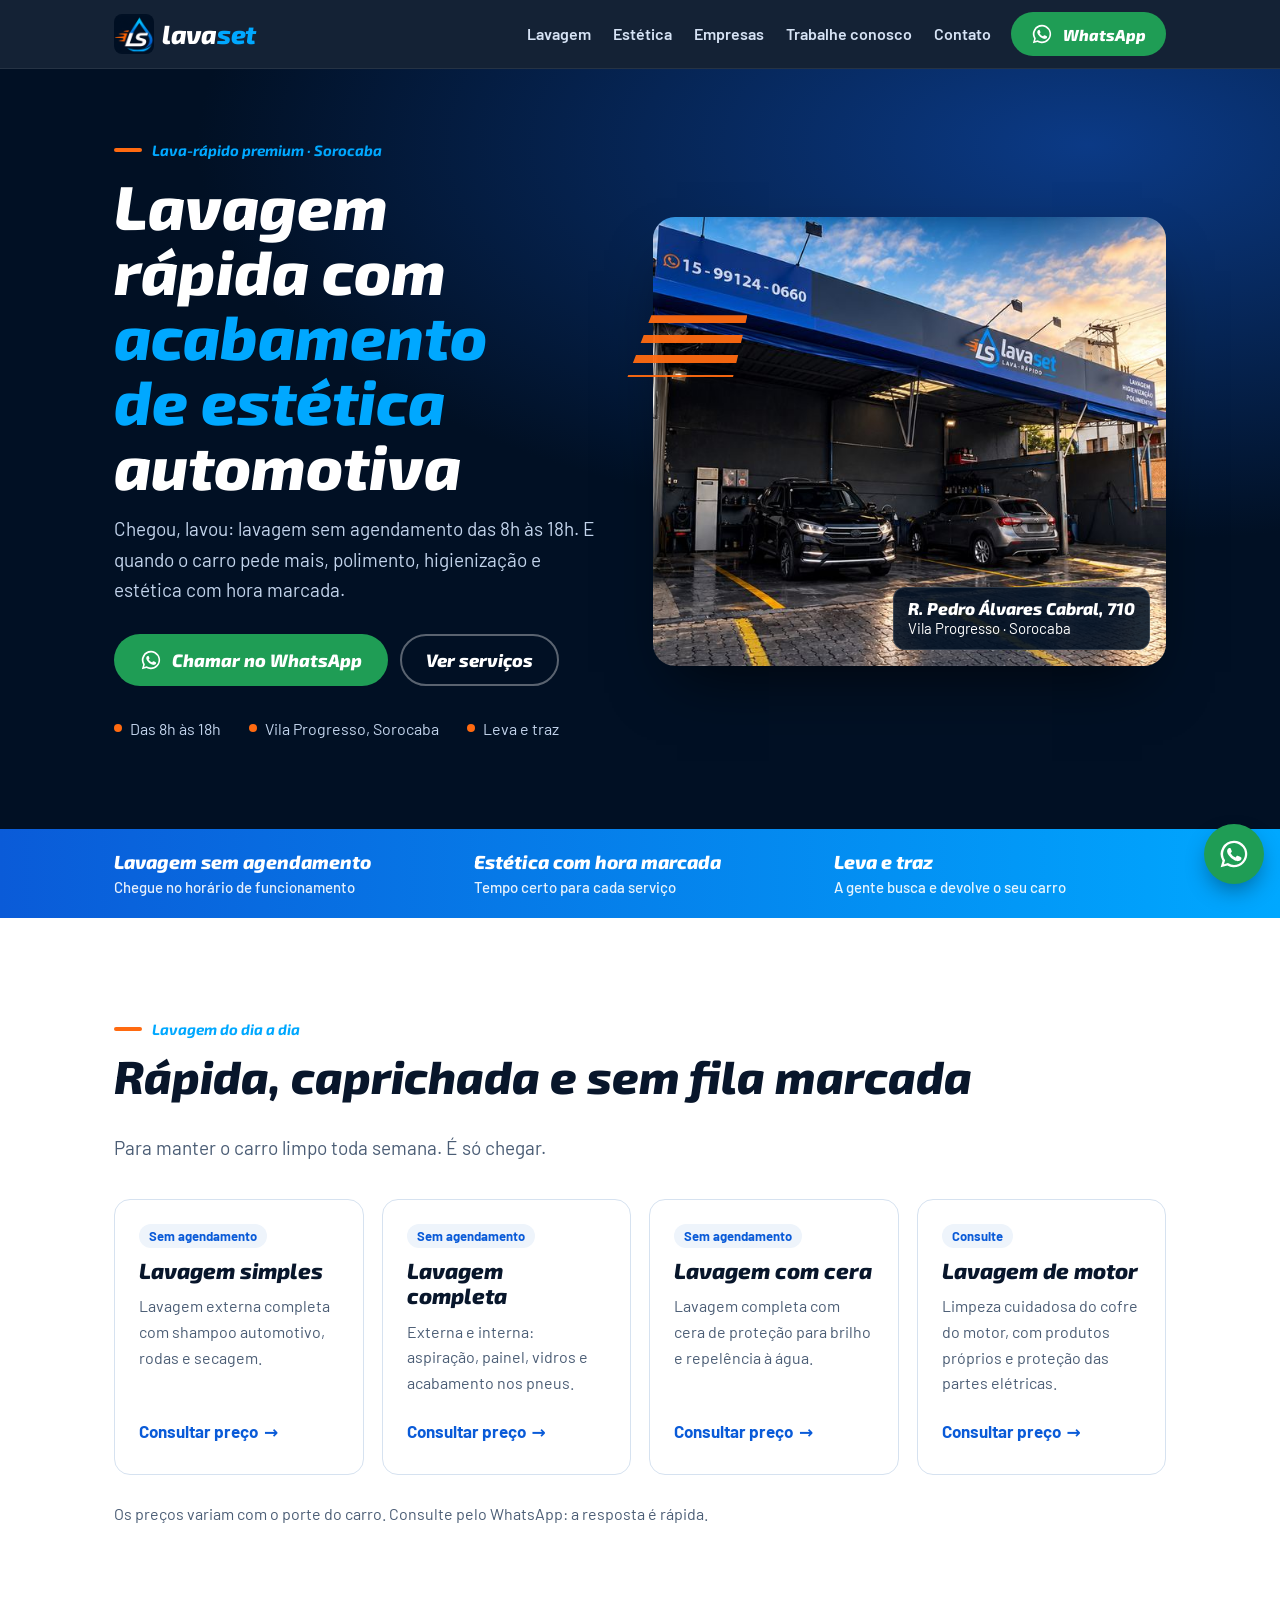
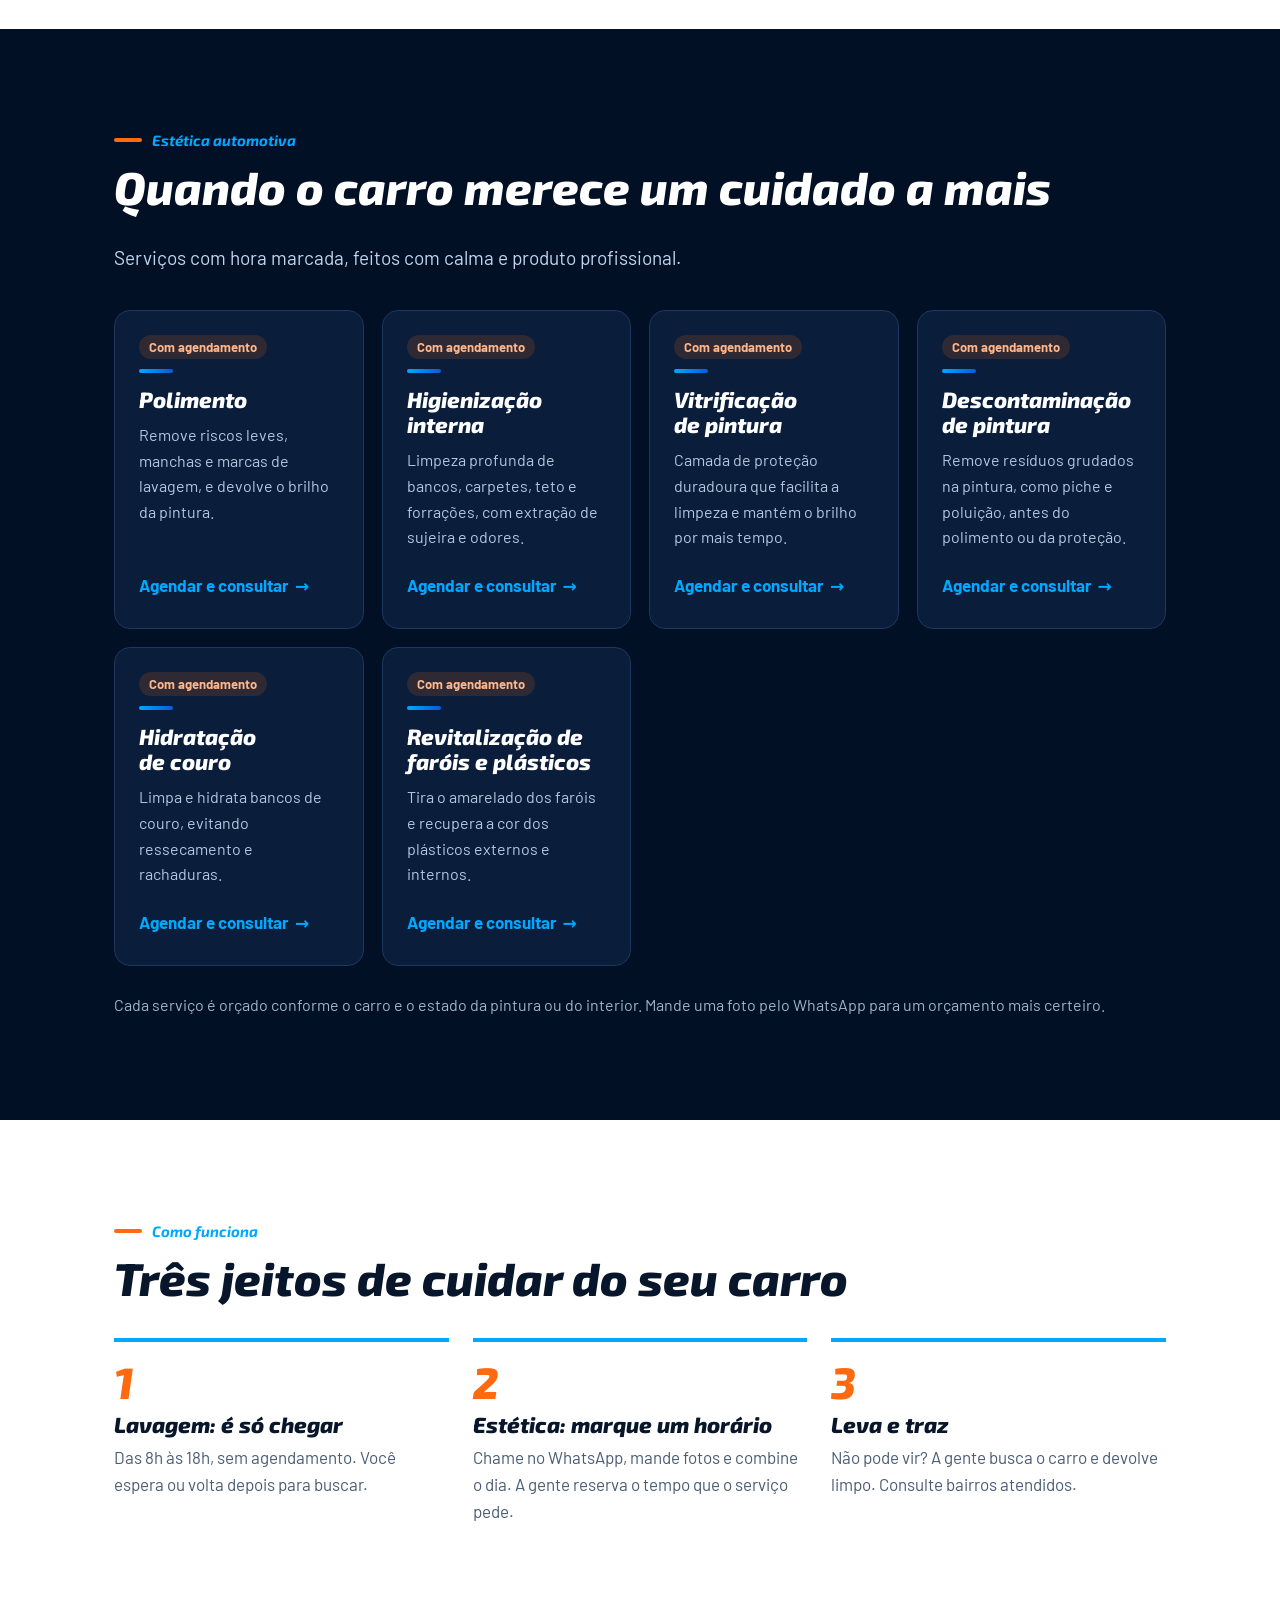
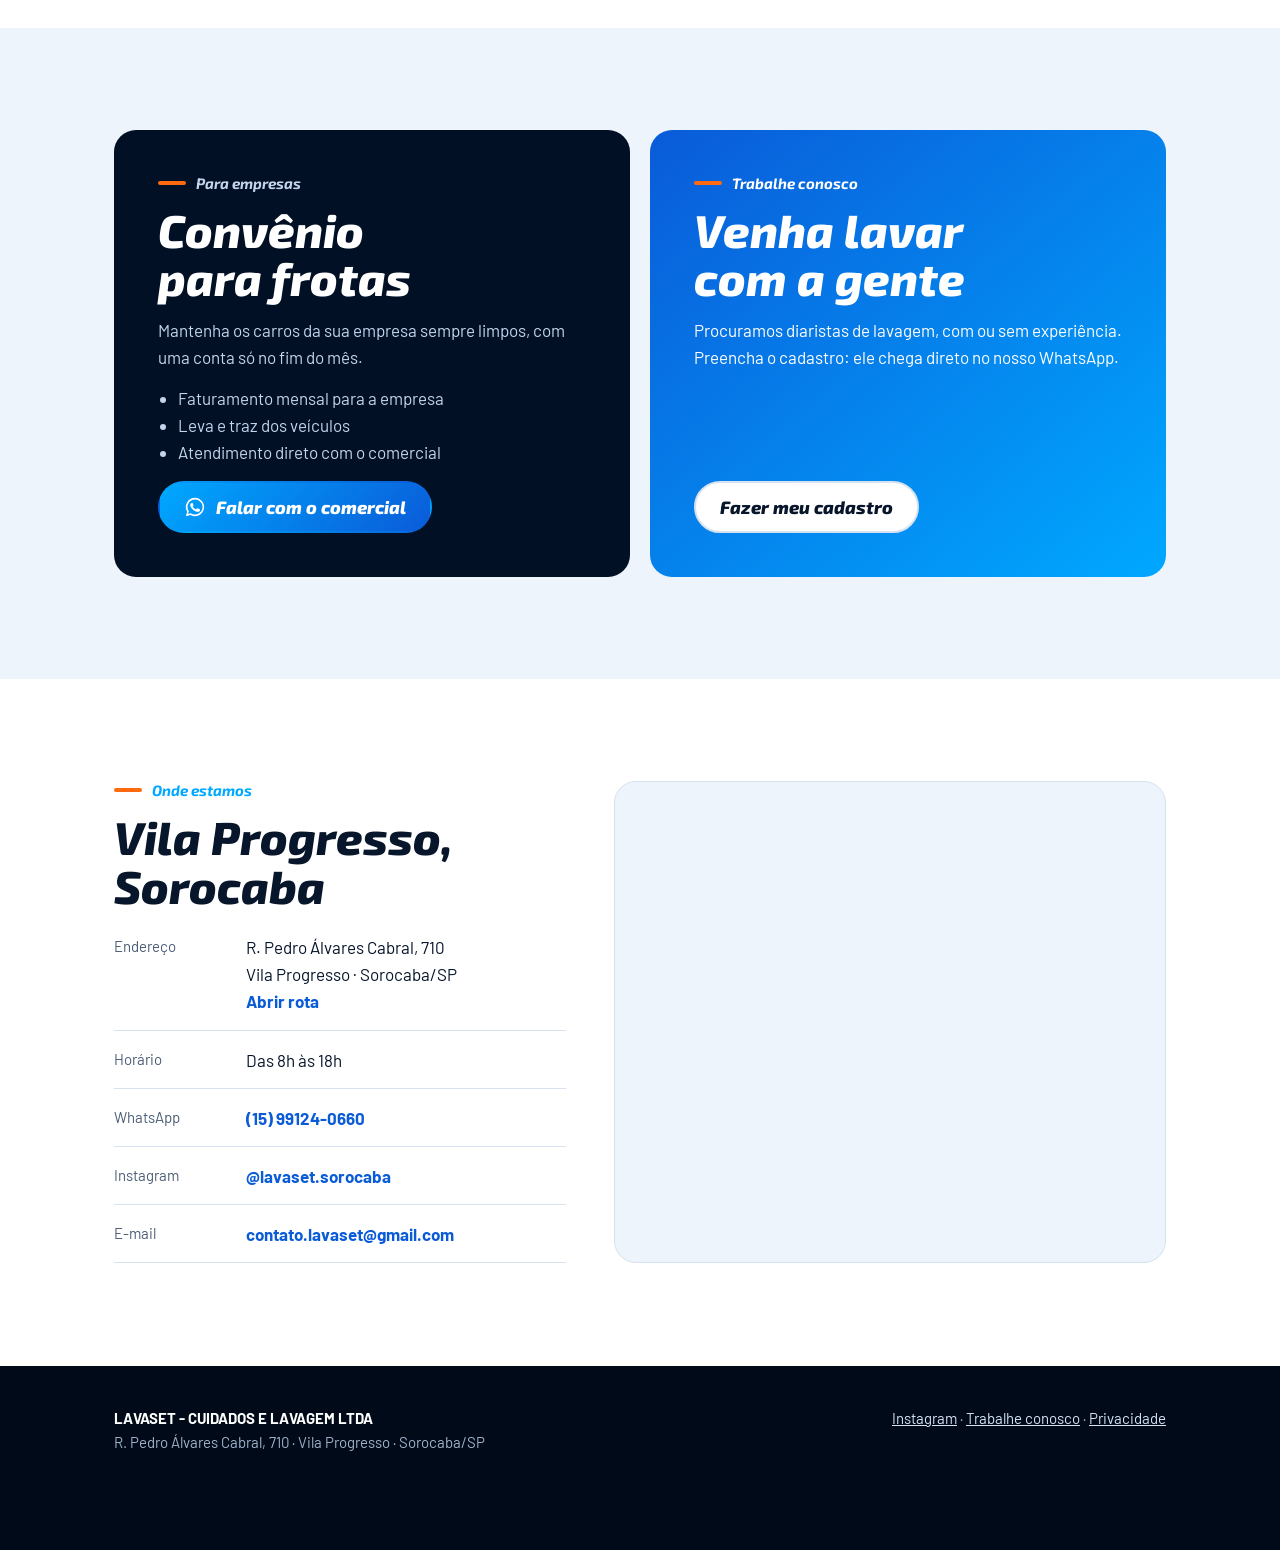
==== index.html @ a64c0fd3 "Site da Lavaset: home com lavagem e estética, trabalhe conosco com cadastro de diarista Co-Authored-" ====
<!DOCTYPE html>
<html lang="pt-BR">
<head>
<meta charset="utf-8">
<meta name="viewport" content="width=device-width, initial-scale=1">
<title>Lavaset Lava-Rápido | Lavagem e estética automotiva em Sorocaba</title>
<meta name="description" content="Lava-rápido premium na Vila Progresso, Sorocaba. Lavagem sem agendamento, polimento, higienização e estética automotiva. Chame no WhatsApp (15) 99124-0660.">
<link rel="canonical" href="https://lavaset.com.br/">
<meta property="og:type" content="website">
<meta property="og:title" content="Lavaset Lava-Rápido — Sorocaba">
<meta property="og:description" content="Lavagem rápida e estética automotiva na Vila Progresso. Chame no WhatsApp.">
<meta property="og:image" content="https://lavaset.com.br/img/og.jpg">
<meta property="og:url" content="https://lavaset.com.br/">
<meta name="theme-color" content="#011024">
<link rel="icon" href="img/favicon.png" type="image/png">
<link rel="apple-touch-icon" href="img/icone.png">
<link rel="preconnect" href="https://fonts.googleapis.com">
<link rel="preconnect" href="https://fonts.gstatic.com" crossorigin>
<link href="https://fonts.googleapis.com/css2?family=Exo+2:ital,wght@1,700;1,800&family=Barlow:wght@400;500;600;700&display=swap" rel="stylesheet">
<link rel="stylesheet" href="css/site.css">
<script type="application/ld+json">
{"@context":"https://schema.org","@type":"AutoWash","name":"Lavaset Lava-Rápido","legalName":"LAVASET - CUIDADOS E LAVAGEM LTDA","url":"https://lavaset.com.br/","image":"https://lavaset.com.br/img/fachada.jpg","logo":"https://lavaset.com.br/img/logo.png","telephone":"+55 15 99124-0660","email":"contato.lavaset@gmail.com","address":{"@type":"PostalAddress","streetAddress":"R. Pedro Álvares Cabral, 710","addressLocality":"Sorocaba","addressRegion":"SP","addressCountry":"BR"},"sameAs":["https://www.instagram.com/lavaset.sorocaba/"]}
</script>
<style>
/* topo */
.hero{background:radial-gradient(120% 90% at 85% 10%,#0b3a86 0%,var(--night) 58%);color:#fff;position:relative;overflow:hidden}
.hero .wrap{display:grid;grid-template-columns:minmax(0,1fr) minmax(0,1.05fr);gap:clamp(28px,4vw,56px);align-items:center;padding-top:clamp(36px,6vw,72px);padding-bottom:clamp(48px,7vw,88px)}
.hero h1{font-size:clamp(38px,5.6vw,62px)}
.hero h1 em{color:var(--blue)}
.hero .lead{color:#c3d4ec}
.cta{display:flex;flex-wrap:wrap;gap:12px;margin-top:28px}
.facts{display:flex;flex-wrap:wrap;gap:10px 28px;margin:30px 0 0;padding:0;list-style:none;color:#c3d4ec;font-size:16px}
.facts li{display:flex;align-items:center;gap:8px}
.facts li::before{content:"";width:8px;height:8px;border-radius:50%;background:var(--orange)}
.photo{position:relative}
.photo img{border-radius:22px;width:100%;height:auto;aspect-ratio:913/800;object-fit:cover;box-shadow:0 30px 60px -24px rgba(0,0,0,.7)}
.photo::before{content:"";position:absolute;left:-26px;top:22%;width:120px;height:62px;background:repeating-linear-gradient(180deg,var(--orange) 0 8px,transparent 8px 20px);clip-path:polygon(20% 0,100% 0,88% 100%,0 100%);opacity:.95;z-index:1}
.tag{position:absolute;right:16px;bottom:16px;background:rgba(1,16,36,.88);border:1px solid rgba(255,255,255,.15);padding:10px 14px;border-radius:12px;font-size:15px;line-height:1.35}
.tag b{display:block;font:800 italic 17px "Exo 2",sans-serif}
@media(max-width:820px){.hero .wrap{grid-template-columns:minmax(0,1fr)}.photo img{aspect-ratio:4/3}.photo{order:-1}.photo::before{left:-10px;width:80px;height:44px}}

/* promessas */
.promise{background:linear-gradient(90deg,var(--blue2),var(--blue));color:#fff}
.promise ul{list-style:none;margin:0 auto;padding:22px max(5vw,18px);display:grid;grid-template-columns:repeat(3,minmax(0,1fr));gap:12px 28px}
.promise li{font:800 italic 19px/1.2 "Exo 2",sans-serif}
.promise li small{display:block;font:500 15px Barlow,sans-serif;opacity:.9;margin-top:4px}
@media(max-width:700px){.promise ul{grid-template-columns:minmax(0,1fr)}}

/* serviços */
.head{display:flex;flex-wrap:wrap;align-items:end;justify-content:space-between;gap:16px 40px;margin-bottom:36px}
.grid{display:grid;grid-template-columns:repeat(auto-fill,minmax(min(100%,230px),1fr));gap:18px}
.card{background:#fff;border:1px solid var(--line);border-radius:var(--r);padding:24px;display:flex;flex-direction:column;gap:10px}
.card p{margin:0;color:var(--mute);font-size:16px}
.card .pill{align-self:flex-start;font:700 13px Barlow,sans-serif;padding:4px 10px;border-radius:999px;background:var(--soft);color:var(--blue2)}
.card a{margin-top:auto;padding-top:8px;font-weight:700;color:var(--blue2);text-decoration:none;display:inline-flex;align-items:center;gap:6px;min-height:44px}
.card a::after{content:"→";transition:transform .15s}
.card a:hover::after{transform:translateX(3px)}
.dark .card{background:#0a1d3a;border-color:#1c3760}
.dark .card p{color:#b5c7e0}
.dark .card .pill{background:rgba(255,106,16,.15);color:#ffb68a}
.dark .card a{color:var(--blue)}
.dark .card h3::before{content:"";display:block;width:34px;height:4px;border-radius:2px;background:linear-gradient(90deg,var(--blue),var(--blue2));margin-bottom:14px}
.note{margin:26px 0 0;color:var(--mute);font-size:16px}
.dark .note{color:#9fb3cc}

/* como funciona */
.steps{counter-reset:s;display:grid;grid-template-columns:repeat(3,minmax(0,1fr));gap:24px;margin:0;padding:0;list-style:none}
.steps li{counter-increment:s;border-top:4px solid var(--blue);padding-top:18px}
.steps li::before{content:counter(s);font:800 italic 44px/1 "Exo 2",sans-serif;color:var(--orange);display:block;margin-bottom:8px}
.steps p{margin:6px 0 0;color:var(--mute)}
@media(max-width:760px){.steps{grid-template-columns:minmax(0,1fr)}}

/* empresas + vagas */
.split{display:grid;grid-template-columns:minmax(0,1fr) minmax(0,1fr);gap:20px}
.box{border-radius:22px;padding:clamp(26px,4vw,44px);display:flex;flex-direction:column;gap:14px;align-items:flex-start}
.box p{margin:0}
.box ul{margin:0;padding-left:20px}
.box.b1{background:var(--night);color:#fff}
.box.b1 p,.box.b1 li{color:#c3d4ec}
.box.b2{background:linear-gradient(140deg,var(--blue2),var(--blue));color:#fff}
.box .btn{margin-top:auto}
@media(max-width:820px){.split{grid-template-columns:minmax(0,1fr)}}

/* contato */
.contact{display:grid;grid-template-columns:minmax(0,.9fr) minmax(0,1.1fr);gap:clamp(24px,4vw,48px);align-items:stretch}
.info{list-style:none;margin:24px 0 0;padding:0;display:grid;gap:16px}
.info li{display:grid;grid-template-columns:120px minmax(0,1fr);gap:12px;border-bottom:1px solid var(--line);padding-bottom:14px}
.info span{color:var(--mute);font-size:15px}
.info a{font-weight:700;text-decoration:none;color:var(--blue2)}
.map{border-radius:22px;overflow:hidden;min-height:360px;background:var(--soft);border:1px solid var(--line)}
.map iframe{width:100%;height:100%;min-height:360px;border:0;display:block}
@media(max-width:820px){.contact{grid-template-columns:minmax(0,1fr)}.info li{grid-template-columns:96px minmax(0,1fr)}}
</style>
</head>
<body>
<svg width="0" height="0" style="position:absolute" aria-hidden="true">
  <symbol id="wa" viewBox="0 0 24 24"><path fill="currentColor" d="M12 2a10 10 0 0 0-8.6 15.1L2 22l5-1.3A10 10 0 1 0 12 2Zm0 18.2a8.2 8.2 0 0 1-4.2-1.2l-.3-.2-3 .8.8-2.9-.2-.3A8.2 8.2 0 1 1 12 20.2Zm4.5-6.1c-.2-.1-1.5-.7-1.7-.8s-.4-.1-.6.1-.7.8-.8 1-.3.2-.5.1a6.7 6.7 0 0 1-3.3-2.9c-.3-.4.2-.4.7-1.3a.5.5 0 0 0 0-.5l-.8-1.9c-.2-.5-.4-.4-.6-.4h-.5a1 1 0 0 0-.7.3 3 3 0 0 0-.9 2.2 5.2 5.2 0 0 0 1.1 2.7 11.8 11.8 0 0 0 4.5 4c1.7.7 2.3.8 3.2.6a2.7 2.7 0 0 0 1.8-1.2 2.2 2.2 0 0 0 .1-1.3c0-.1-.2-.2-.4-.3Z"/></symbol>
</svg>

<nav class="nav" aria-label="Principal">
  <div class="wrap">
    <a class="brand" href="./" aria-label="Lavaset, início"><img src="img/icone.png" alt="" width="40" height="40"><b>lava<span>set</span></b></a>
    <div class="menu">
      <a href="#lavagem">Lavagem</a>
      <a href="#estetica">Estética</a>
      <a href="#empresas">Empresas</a>
      <a href="trabalhe-conosco/">Trabalhe conosco</a>
      <a href="#contato">Contato</a>
    </div>
    <a class="btn btn-wa wa" href="https://wa.me/5515991240660" data-msg="Olá, Lavaset! Vim pelo site."><svg><use href="#wa"/></svg><span>WhatsApp</span></a>
  </div>
</nav>

<header class="hero">
  <div class="wrap">
    <div>
      <p class="kick">Lava-rápido premium · Sorocaba</p>
      <h1>Lavagem rápida com <em>acabamento de estética</em> automotiva</h1>
      <p class="lead">Chegou, lavou: lavagem sem agendamento das 8h às 18h. E quando o carro pede mais, polimento, higienização e estética com hora marcada.</p>
      <div class="cta">
        <a class="btn btn-wa wa" href="https://wa.me/5515991240660" data-msg="Olá, Lavaset! Quero lavar meu carro. Vim pelo site."><svg><use href="#wa"/></svg>Chamar no WhatsApp</a>
        <a class="btn btn-ghost" href="#estetica">Ver serviços</a>
      </div>
      <ul class="facts">
        <li>Das 8h às 18h</li>
        <li>Vila Progresso, Sorocaba</li>
        <li>Leva e traz</li>
      </ul>
    </div>
    <div class="photo">
      <img src="img/fachada.jpg" srcset="img/fachada-sm.jpg 640w, img/fachada.jpg 913w" sizes="(max-width:820px) 92vw, 560px" alt="Fachada da Lavaset Lava-Rápido, com dois carros na área coberta de lavagem" width="913" height="800" fetchpriority="high">
      <div class="tag"><b>R. Pedro Álvares Cabral, 710</b>Vila Progresso · Sorocaba</div>
    </div>
  </div>
</header>

<section class="promise" aria-label="Diferenciais">
  <ul class="wrap">
    <li>Lavagem sem agendamento<small>Chegue no horário de funcionamento</small></li>
    <li>Estética com hora marcada<small>Tempo certo para cada serviço</small></li>
    <li>Leva e traz<small>A gente busca e devolve o seu carro</small></li>
  </ul>
</section>

<section class="band" id="lavagem">
  <div class="wrap">
    <div class="head">
      <div>
        <p class="kick">Lavagem do dia a dia</p>
        <h2>Rápida, caprichada e sem fila marcada</h2>
      </div>
      <p class="lead">Para manter o carro limpo toda semana. É só chegar.</p>
    </div>
    <div class="grid">
      <article class="card"><span class="pill">Sem agendamento</span><h3>Lavagem simples</h3><p>Lavagem externa completa com shampoo automotivo, rodas e secagem.</p><a class="wa" href="https://wa.me/5515991240660" data-msg="Olá, Lavaset! Quero saber o preço da lavagem simples.">Consultar preço</a></article>
      <article class="card"><span class="pill">Sem agendamento</span><h3>Lavagem completa</h3><p>Externa e interna: aspiração, painel, vidros e acabamento nos pneus.</p><a class="wa" href="https://wa.me/5515991240660" data-msg="Olá, Lavaset! Quero saber o preço da lavagem completa.">Consultar preço</a></article>
      <article class="card"><span class="pill">Sem agendamento</span><h3>Lavagem com cera</h3><p>Lavagem completa com cera de proteção para brilho e repelência à água.</p><a class="wa" href="https://wa.me/5515991240660" data-msg="Olá, Lavaset! Quero saber o preço da lavagem com cera.">Consultar preço</a></article>
      <article class="card"><span class="pill">Consulte</span><h3>Lavagem de motor</h3><p>Limpeza cuidadosa do cofre do motor, com produtos próprios e proteção das partes elétricas.</p><a class="wa" href="https://wa.me/5515991240660" data-msg="Olá, Lavaset! Quero saber o preço da lavagem de motor.">Consultar preço</a></article>
    </div>
    <p class="note">Os preços variam com o porte do carro. Consulte pelo WhatsApp: a resposta é rápida.</p>
  </div>
</section>

<section class="band dark" id="estetica">
  <div class="wrap">
    <div class="head">
      <div>
        <p class="kick">Estética automotiva</p>
        <h2>Quando o carro merece um cuidado a mais</h2>
      </div>
      <p class="lead">Serviços com hora marcada, feitos com calma e produto profissional.</p>
    </div>
    <div class="grid">
      <article class="card"><span class="pill">Com agendamento</span><h3>Polimento</h3><p>Remove riscos leves, manchas e marcas de lavagem, e devolve o brilho da pintura.</p><a class="wa" href="https://wa.me/5515991240660" data-msg="Olá, Lavaset! Quero agendar e saber o preço do polimento.">Agendar e consultar</a></article>
      <article class="card"><span class="pill">Com agendamento</span><h3>Higienização interna</h3><p>Limpeza profunda de bancos, carpetes, teto e forrações, com extração de sujeira e odores.</p><a class="wa" href="https://wa.me/5515991240660" data-msg="Olá, Lavaset! Quero agendar e saber o preço da higienização interna.">Agendar e consultar</a></article>
      <article class="card"><span class="pill">Com agendamento</span><h3>Vitrificação de pintura</h3><p>Camada de proteção duradoura que facilita a limpeza e mantém o brilho por mais tempo.</p><a class="wa" href="https://wa.me/5515991240660" data-msg="Olá, Lavaset! Quero saber o preço da vitrificação de pintura.">Agendar e consultar</a></article>
      <article class="card"><span class="pill">Com agendamento</span><h3>Descontaminação de pintura</h3><p>Remove resíduos grudados na pintura, como piche e poluição, antes do polimento ou da proteção.</p><a class="wa" href="https://wa.me/5515991240660" data-msg="Olá, Lavaset! Quero saber o preço da descontaminação de pintura.">Agendar e consultar</a></article>
      <article class="card"><span class="pill">Com agendamento</span><h3>Hidratação de couro</h3><p>Limpa e hidrata bancos de couro, evitando ressecamento e rachaduras.</p><a class="wa" href="https://wa.me/5515991240660" data-msg="Olá, Lavaset! Quero saber o preço da hidratação de couro.">Agendar e consultar</a></article>
      <article class="card"><span class="pill">Com agendamento</span><h3>Revitalização de faróis e plásticos</h3><p>Tira o amarelado dos faróis e recupera a cor dos plásticos externos e internos.</p><a class="wa" href="https://wa.me/5515991240660" data-msg="Olá, Lavaset! Quero saber o preço da revitalização de faróis e plásticos.">Agendar e consultar</a></article>
    </div>
    <p class="note">Cada serviço é orçado conforme o carro e o estado da pintura ou do interior. Mande uma foto pelo WhatsApp para um orçamento mais certeiro.</p>
  </div>
</section>

<section class="band" id="como-funciona">
  <div class="wrap">
    <p class="kick">Como funciona</p>
    <h2>Três jeitos de cuidar do seu carro</h2>
    <ol class="steps" style="margin-top:36px">
      <li><h3>Lavagem: é só chegar</h3><p>Das 8h às 18h, sem agendamento. Você espera ou volta depois para buscar.</p></li>
      <li><h3>Estética: marque um horário</h3><p>Chame no WhatsApp, mande fotos e combine o dia. A gente reserva o tempo que o serviço pede.</p></li>
      <li><h3>Leva e traz</h3><p>Não pode vir? A gente busca o carro e devolve limpo. Consulte bairros atendidos.</p></li>
    </ol>
  </div>
</section>

<section class="band soft" id="empresas">
  <div class="wrap split">
    <div class="box b1">
      <p class="kick">Para empresas</p>
      <h2>Convênio para frotas</h2>
      <p>Mantenha os carros da sua empresa sempre limpos, com uma conta só no fim do mês.</p>
      <ul>
        <li>Faturamento mensal para a empresa</li>
        <li>Leva e traz dos veículos</li>
        <li>Atendimento direto com o comercial</li>
      </ul>
      <a class="btn btn-blue wa" href="https://wa.me/5515991240660" data-msg="Olá, Lavaset! Tenho uma empresa e quero saber sobre o convênio para frotas."><svg><use href="#wa"/></svg>Falar com o comercial</a>
    </div>
    <div class="box b2" id="vagas">
      <p class="kick" style="color:#fff">Trabalhe conosco</p>
      <h2>Venha lavar com a gente</h2>
      <p>Procuramos diaristas de lavagem, com ou sem experiência. Preencha o cadastro: ele chega direto no nosso WhatsApp.</p>
      <a class="btn btn-line" href="trabalhe-conosco/">Fazer meu cadastro</a>
    </div>
  </div>
</section>

<section class="band" id="contato">
  <div class="wrap contact">
    <div>
      <p class="kick">Onde estamos</p>
      <h2>Vila Progresso, Sorocaba</h2>
      <ul class="info">
        <li><span>Endereço</span><div>R. Pedro Álvares Cabral, 710<br>Vila Progresso · Sorocaba/SP<br><a href="https://www.google.com/maps/dir/?api=1&amp;destination=R.+Pedro+%C3%81lvares+Cabral,+710+-+Vila+Progresso,+Sorocaba+-+SP">Abrir rota</a></div></li>
        <li><span>Horário</span><div>Das 8h às 18h</div></li>
        <li><span>WhatsApp</span><div><a class="wa" href="https://wa.me/5515991240660" data-msg="Olá, Lavaset! Vim pelo site.">(15) 99124-0660</a></div></li>
        <li><span>Instagram</span><div><a href="https://www.instagram.com/lavaset.sorocaba/">@lavaset.sorocaba</a></div></li>
        <li><span>E-mail</span><div><a href="mailto:contato.lavaset@gmail.com">contato.lavaset@gmail.com</a></div></li>
      </ul>
    </div>
    <div class="map">
      <iframe title="Mapa da Lavaset" loading="lazy" referrerpolicy="no-referrer-when-downgrade" src="https://www.google.com/maps?q=R.+Pedro+%C3%81lvares+Cabral,+710+-+Vila+Progresso,+Sorocaba+-+SP&amp;output=embed"></iframe>
    </div>
  </div>
</section>

<footer>
  <div class="wrap">
    <div><strong>LAVASET - CUIDADOS E LAVAGEM LTDA</strong><br>R. Pedro Álvares Cabral, 710 · Vila Progresso · Sorocaba/SP</div>
    <div><a href="https://www.instagram.com/lavaset.sorocaba/">Instagram</a> · <a href="trabalhe-conosco/">Trabalhe conosco</a> · <a href="trabalhe-conosco/#privacidade">Privacidade</a></div>
  </div>
</footer>

<a class="float wa" href="https://wa.me/5515991240660" data-msg="Olá, Lavaset! Vim pelo site." aria-label="Chamar no WhatsApp"><svg><use href="#wa"/></svg></a>

<script>
{
  for (const a of document.querySelectorAll('a.wa[data-msg]')) {
    a.href = 'https://wa.me/5515991240660?text=' + encodeURIComponent(a.dataset.msg);
    a.target = '_blank'; a.rel = 'noopener';
  }
}
</script>
</body>
</html>
---- css/site.css ----
/* VOICE: lava-rápido premium — rápido no dia a dia, cuidadoso na estética
   IDEA: a fachada iluminada da Lavaset ao entardecer: azul-noite, gota azul, faixas laranja de velocidade
   PICTURE: a foto real da fachada, grande no topo, com o logo e as faixas da marca
   COLOUR and TYPE: azul-noite #011024, azul gota #00a8ff, azul profundo #0a5bd8, laranja #ff6a10; Exo 2 itálico + Barlow
   LAYOUT: topo escuro com foto, faixas de serviços claras e escuras alternadas, mapa e contato no fim */
:root{
  --night:#011024;--night2:#06204a;--blue:#00a8ff;--blue2:#0a5bd8;--orange:#ff6a10;--wa:#1f9d55;
  --bg:#ffffff;--soft:#eef4fb;--ink:#08162b;--mute:#4b5d75;--line:#d6e2f0;
  --r:16px;--max:1180px;
}
*{box-sizing:border-box;min-width:0}
html{scroll-behavior:smooth;scroll-padding-top:76px}
body{margin:0;background:var(--bg);color:var(--ink);font:17px/1.6 Barlow,system-ui,sans-serif;overflow-x:clip;-webkit-font-smoothing:antialiased}
img{max-width:100%;height:auto;display:block}
a{color:inherit}
h1,h2,h3{font-family:"Exo 2",sans-serif;font-style:italic;font-weight:800;line-height:1.05;margin:0;text-wrap:balance}
h2{font-size:clamp(30px,4.6vw,46px)}
h3{font-size:22px;line-height:1.15}
.wrap{max-width:var(--max);margin:0 auto;padding:0 max(5vw,18px)}
.band{padding:clamp(56px,8vw,104px) 0}
.dark{background:var(--night);color:#fff}
.soft{background:var(--soft)}
.kick{display:flex;align-items:center;gap:10px;font:700 italic 15px "Exo 2",sans-serif;color:var(--blue);margin:0 0 14px}
.kick::before{content:"";width:28px;height:4px;border-radius:2px;background:var(--orange)}
.lead{font-size:19px;color:var(--mute);max-width:620px;margin:16px 0 0}
.dark .lead{color:#c3d4ec}

/* botões */
.btn{display:inline-flex;align-items:center;justify-content:center;gap:10px;min-height:52px;padding:0 24px;border-radius:999px;font:800 italic 18px "Exo 2",sans-serif;text-decoration:none;border:2px solid transparent;transition:transform .15s,filter .15s}
.btn:hover{transform:translateY(-1px);filter:brightness(1.08)}
.btn svg{width:22px;height:22px;flex:none}
.btn-wa{background:var(--wa);color:#fff}
.btn-blue{background:linear-gradient(135deg,var(--blue),var(--blue2));color:#fff}
.btn-ghost{border-color:rgba(255,255,255,.35);color:#fff}
.btn-line{border-color:var(--line);color:var(--ink);background:#fff}
a:focus-visible,button:focus-visible,input:focus-visible,select:focus-visible,textarea:focus-visible{outline:3px solid var(--blue);outline-offset:3px}

/* topo fixo */
.nav{position:sticky;top:0;z-index:20;background:rgba(1,16,36,.92);backdrop-filter:blur(10px);-webkit-backdrop-filter:blur(10px);color:#fff;border-bottom:1px solid rgba(255,255,255,.08)}
.nav .wrap{display:flex;align-items:center;gap:20px;min-height:68px}
.brand{display:flex;align-items:center;gap:8px;text-decoration:none;flex:none}
.brand img{width:40px;height:40px;border-radius:8px}
.brand b{font:800 italic 26px/1 "Exo 2",sans-serif;letter-spacing:-.01em}
.brand b span{color:var(--blue)}
.menu{display:flex;gap:22px;margin-left:auto;font-weight:600;font-size:16px}
.menu a{text-decoration:none;color:#d6e3f5;padding:8px 0}
.menu a:hover{color:#fff}
.nav .btn{min-height:44px;padding:0 18px;font-size:16px}
@media(max-width:900px){.menu{display:none}.nav .btn{margin-left:auto}}
@media(max-width:380px){.nav .btn span{display:none}.nav .btn{padding:0 12px}}

/* rodapé */
footer{background:#000a18;color:#9fb3cc;font-size:15px;padding:40px 0 96px}
footer .wrap{display:flex;flex-wrap:wrap;gap:16px 40px;justify-content:space-between}
footer a{color:#d6e3f5}
footer strong{color:#fff}

/* WhatsApp flutuante */
.float{position:fixed;right:16px;bottom:16px;z-index:30;width:60px;height:60px;border-radius:50%;background:var(--wa);display:grid;place-items:center;box-shadow:0 10px 24px -6px rgba(0,0,0,.45)}
.float svg{width:32px;height:32px;color:#fff}
@media(prefers-reduced-motion:reduce){html{scroll-behavior:auto}.btn{transition:none}}
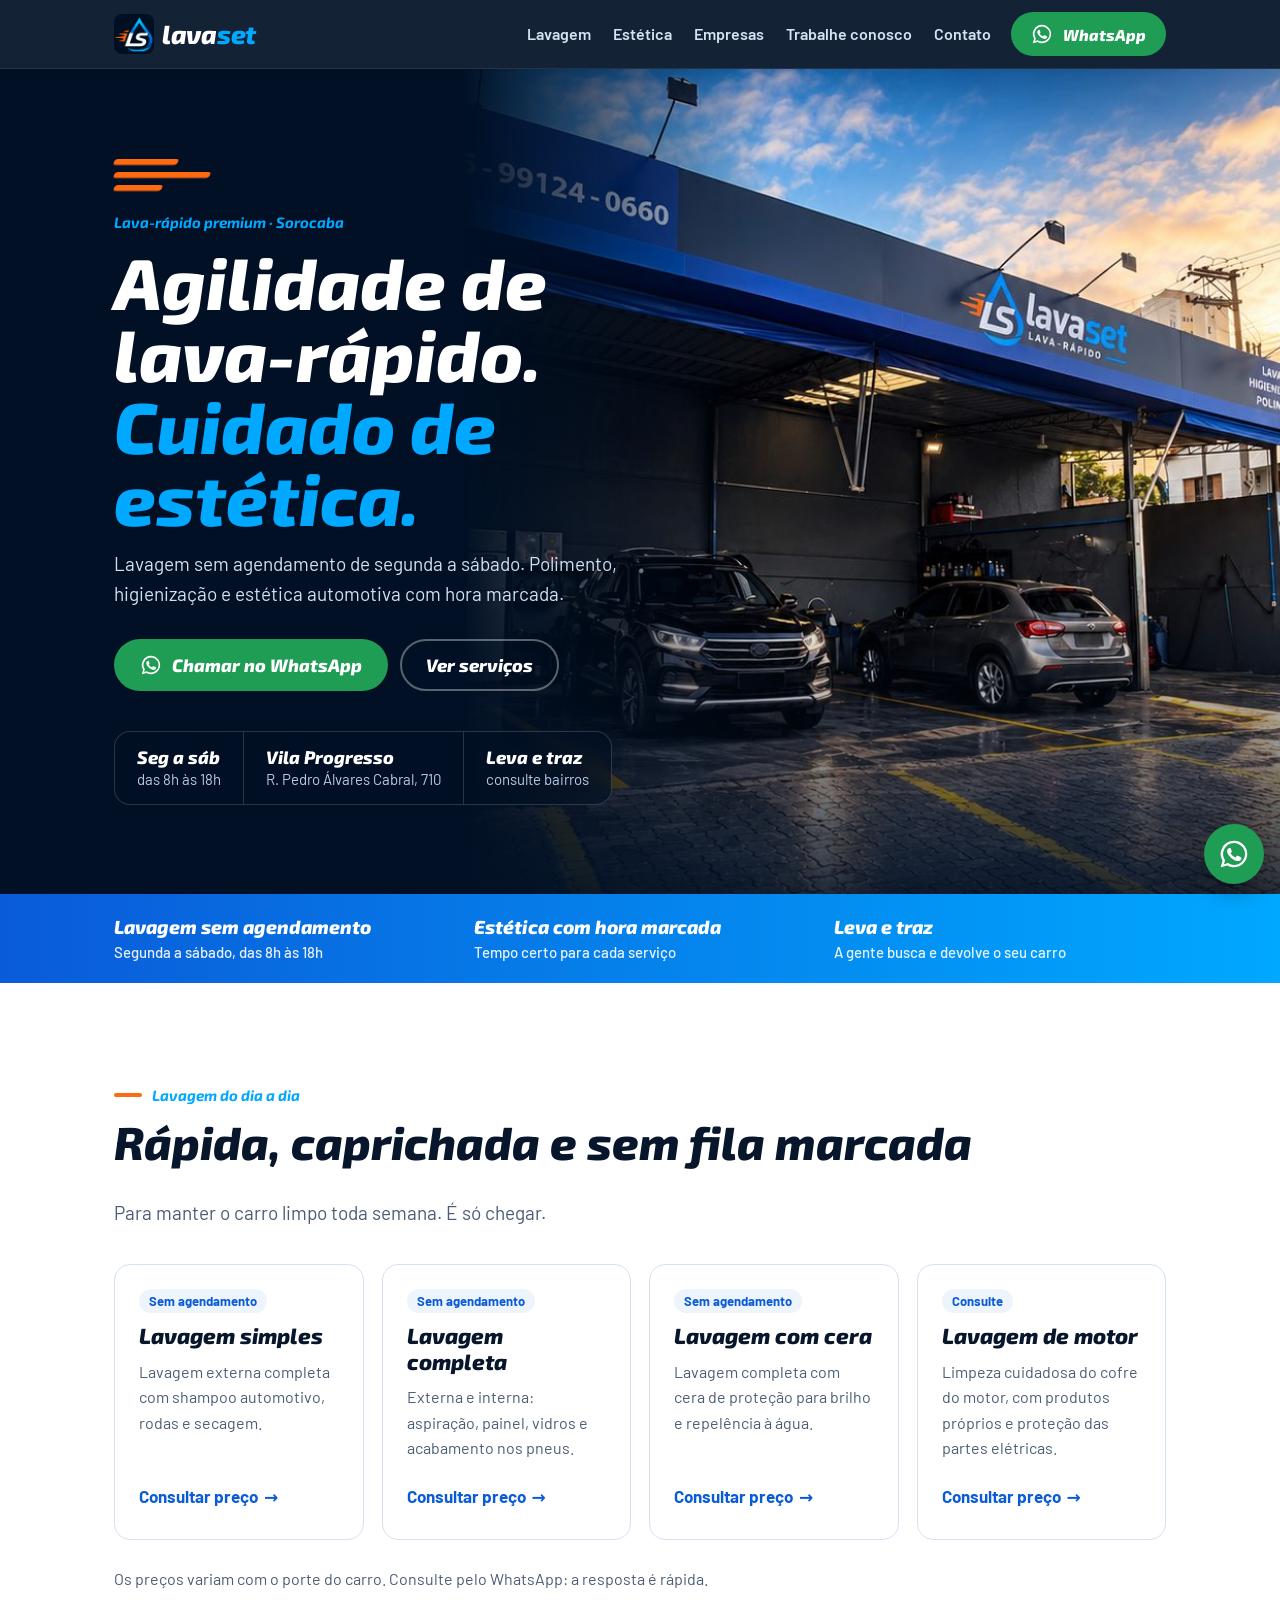
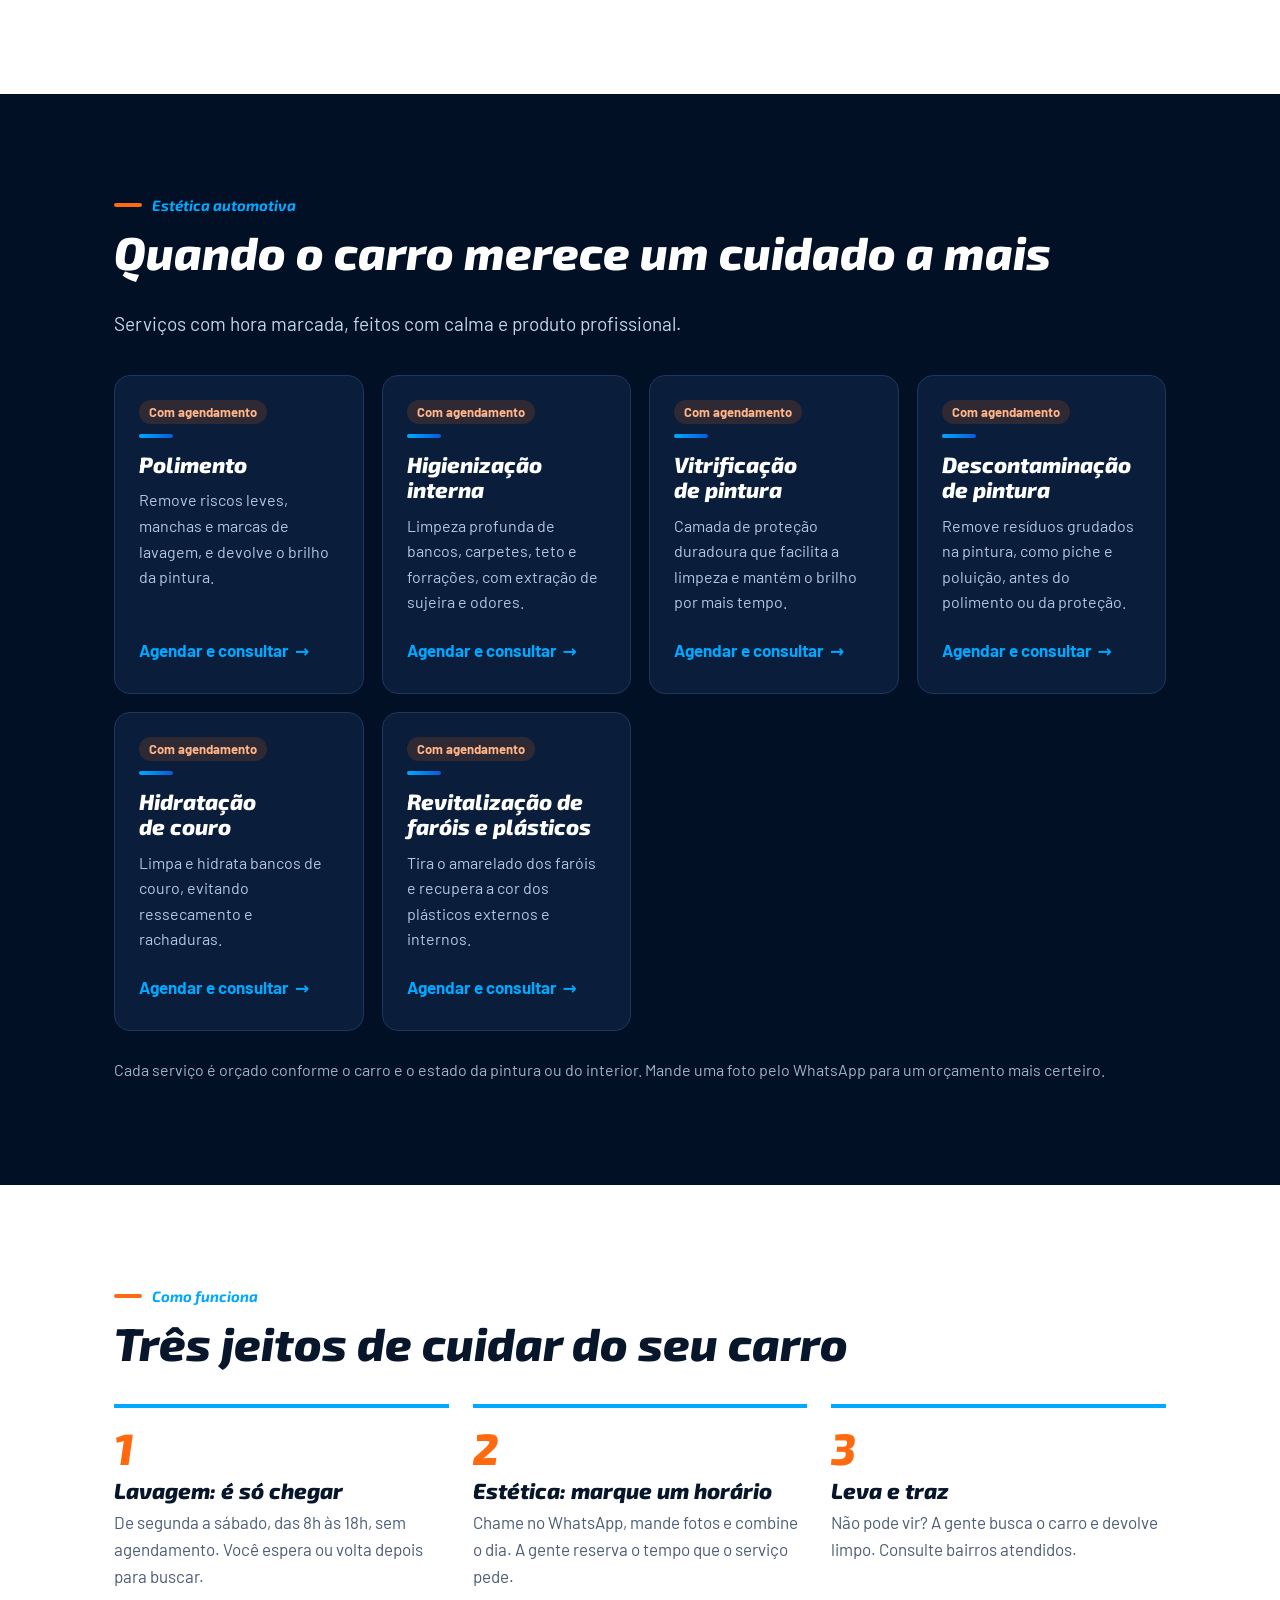
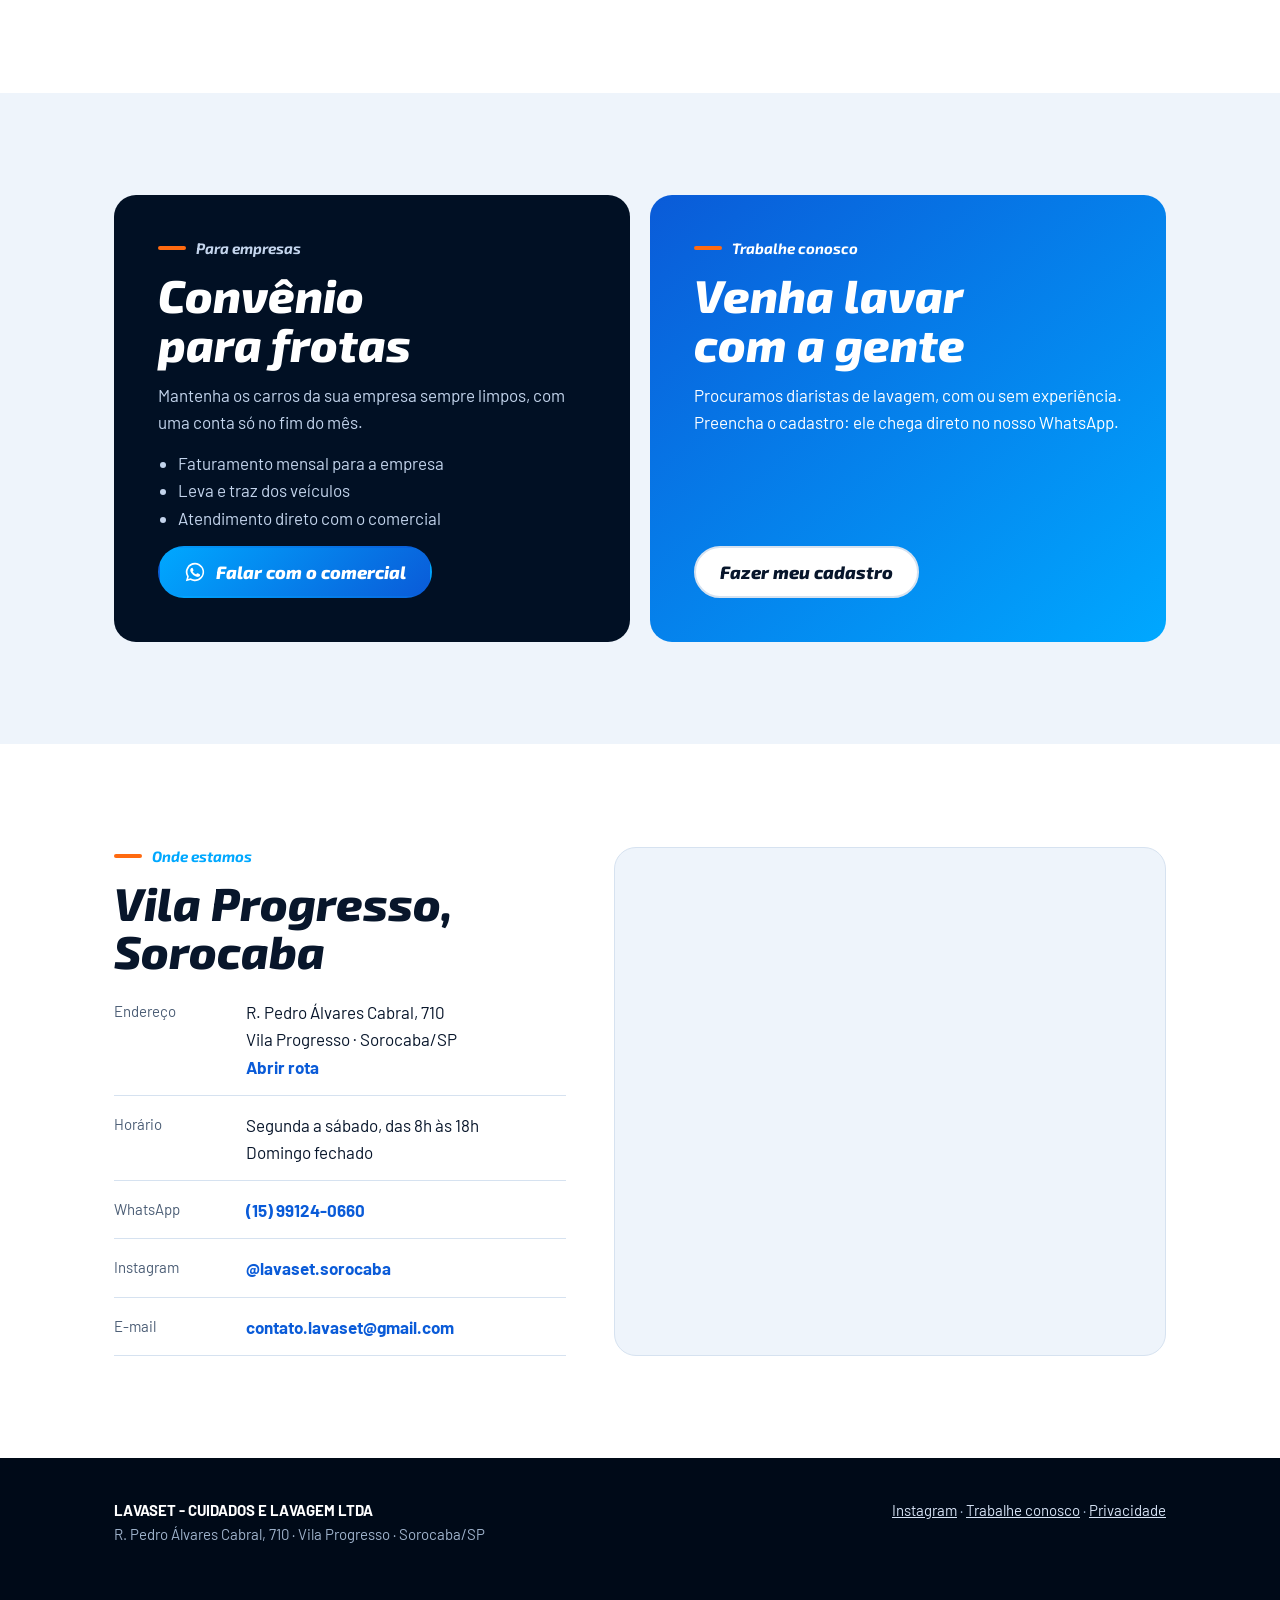
==== commit 6c41baac: "Novo topo com a fachada em tela cheia e horário de segunda a sábado, 8h às 18h Co-Authored-By: Claud" ====
--- a/index.html
+++ b/index.html
@@ -4,7 +4,7 @@
 <meta charset="utf-8">
 <meta name="viewport" content="width=device-width, initial-scale=1">
 <title>Lavaset Lava-Rápido | Lavagem e estética automotiva em Sorocaba</title>
-<meta name="description" content="Lava-rápido premium na Vila Progresso, Sorocaba. Lavagem sem agendamento, polimento, higienização e estética automotiva. Chame no WhatsApp (15) 99124-0660.">
+<meta name="description" content="Lava-rápido premium na Vila Progresso, Sorocaba. Aberto de segunda a sábado, das 8h às 18h. Lavagem sem agendamento, polimento, higienização e estética automotiva. Chame no WhatsApp (15) 99124-0660.">
 <link rel="canonical" href="https://lavaset.com.br/">
 <meta property="og:type" content="website">
 <meta property="og:title" content="Lavaset Lava-Rápido — Sorocaba">
@@ -19,25 +19,37 @@
 <link href="https://fonts.googleapis.com/css2?family=Exo+2:ital,wght@1,700;1,800&family=Barlow:wght@400;500;600;700&display=swap" rel="stylesheet">
 <link rel="stylesheet" href="css/site.css">
 <script type="application/ld+json">
-{"@context":"https://schema.org","@type":"AutoWash","name":"Lavaset Lava-Rápido","legalName":"LAVASET - CUIDADOS E LAVAGEM LTDA","url":"https://lavaset.com.br/","image":"https://lavaset.com.br/img/fachada.jpg","logo":"https://lavaset.com.br/img/logo.png","telephone":"+55 15 99124-0660","email":"contato.lavaset@gmail.com","address":{"@type":"PostalAddress","streetAddress":"R. Pedro Álvares Cabral, 710","addressLocality":"Sorocaba","addressRegion":"SP","addressCountry":"BR"},"sameAs":["https://www.instagram.com/lavaset.sorocaba/"]}
+{"@context":"https://schema.org","@type":"AutoWash","name":"Lavaset Lava-Rápido","legalName":"LAVASET - CUIDADOS E LAVAGEM LTDA","url":"https://lavaset.com.br/","image":"https://lavaset.com.br/img/fachada.jpg","logo":"https://lavaset.com.br/img/logo.png","telephone":"+55 15 99124-0660","email":"contato.lavaset@gmail.com","address":{"@type":"PostalAddress","streetAddress":"R. Pedro Álvares Cabral, 710","addressLocality":"Sorocaba","addressRegion":"SP","addressCountry":"BR"},"sameAs":["https://www.instagram.com/lavaset.sorocaba/"],"openingHoursSpecification":[{"@type":"OpeningHoursSpecification","dayOfWeek":["Monday","Tuesday","Wednesday","Thursday","Friday","Saturday"],"opens":"08:00","closes":"18:00"}]}
 </script>
 <style>
 /* topo */
-.hero{background:radial-gradient(120% 90% at 85% 10%,#0b3a86 0%,var(--night) 58%);color:#fff;position:relative;overflow:hidden}
-.hero .wrap{display:grid;grid-template-columns:minmax(0,1fr) minmax(0,1.05fr);gap:clamp(28px,4vw,56px);align-items:center;padding-top:clamp(36px,6vw,72px);padding-bottom:clamp(48px,7vw,88px)}
-.hero h1{font-size:clamp(38px,5.6vw,62px)}
-.hero h1 em{color:var(--blue)}
-.hero .lead{color:#c3d4ec}
-.cta{display:flex;flex-wrap:wrap;gap:12px;margin-top:28px}
-.facts{display:flex;flex-wrap:wrap;gap:10px 28px;margin:30px 0 0;padding:0;list-style:none;color:#c3d4ec;font-size:16px}
-.facts li{display:flex;align-items:center;gap:8px}
-.facts li::before{content:"";width:8px;height:8px;border-radius:50%;background:var(--orange)}
-.photo{position:relative}
-.photo img{border-radius:22px;width:100%;height:auto;aspect-ratio:913/800;object-fit:cover;box-shadow:0 30px 60px -24px rgba(0,0,0,.7)}
-.photo::before{content:"";position:absolute;left:-26px;top:22%;width:120px;height:62px;background:repeating-linear-gradient(180deg,var(--orange) 0 8px,transparent 8px 20px);clip-path:polygon(20% 0,100% 0,88% 100%,0 100%);opacity:.95;z-index:1}
-.tag{position:absolute;right:16px;bottom:16px;background:rgba(1,16,36,.88);border:1px solid rgba(255,255,255,.15);padding:10px 14px;border-radius:12px;font-size:15px;line-height:1.35}
-.tag b{display:block;font:800 italic 17px "Exo 2",sans-serif}
-@media(max-width:820px){.hero .wrap{grid-template-columns:minmax(0,1fr)}.photo img{aspect-ratio:4/3}.photo{order:-1}.photo::before{left:-10px;width:80px;height:44px}}
+.hero{position:relative;background:var(--night);color:#fff;overflow:hidden;min-height:min(86vh,760px);display:flex;align-items:center}
+.hero .bg{position:absolute;inset:0 0 0 auto;width:64%;height:100%;object-fit:cover;object-position:60% 50%;
+  -webkit-mask-image:linear-gradient(90deg,transparent 0,#000 38%);mask-image:linear-gradient(90deg,transparent 0,#000 38%)}
+.hero::after{content:"";position:absolute;inset:0;background:linear-gradient(0deg,rgba(1,16,36,.85) 0,rgba(1,16,36,0) 35%);pointer-events:none}
+.hero .wrap{position:relative;z-index:1;width:100%;padding-top:clamp(48px,7vw,96px);padding-bottom:clamp(48px,7vw,96px)}
+.hero .copy{max-width:600px}
+.hero .kick::before{display:none}
+.hero h1{font-size:clamp(40px,6vw,72px);line-height:1}
+.hero h1 span{display:block;color:var(--blue)}
+.hero .lead{color:#d2e0f3;max-width:520px}
+.speed{display:flex;flex-direction:column;gap:7px;margin:0 0 22px}
+.speed i{display:block;height:6px;border-radius:3px;background:var(--orange);transform:skewX(-24deg)}
+.speed i:nth-child(1){width:64px}.speed i:nth-child(2){width:96px}.speed i:nth-child(3){width:48px}
+.cta{display:flex;flex-wrap:wrap;gap:12px;margin-top:30px}
+.facts{display:grid;grid-template-columns:repeat(3,auto);justify-content:start;gap:0;margin:40px 0 0;padding:0;list-style:none;border:1px solid rgba(255,255,255,.16);border-radius:16px;background:rgba(1,16,36,.6);backdrop-filter:blur(8px);-webkit-backdrop-filter:blur(8px);width:max-content;max-width:100%}
+.facts li{padding:14px 22px;font-size:15px;color:#b9cbe4;line-height:1.3}
+.facts li+li{border-left:1px solid rgba(255,255,255,.16)}
+.facts b{display:block;color:#fff;font:800 italic 18px "Exo 2",sans-serif;margin-bottom:2px}
+@media(max-width:820px){
+  .hero{display:block;min-height:0}
+  .hero .bg{position:relative;width:100%;height:auto;aspect-ratio:4/3;-webkit-mask-image:linear-gradient(0deg,transparent 0,#000 30%);mask-image:linear-gradient(0deg,transparent 0,#000 30%)}
+  .hero::after{display:none}
+  .hero .wrap{margin-top:-64px;padding-top:0}
+  .facts{grid-template-columns:minmax(0,1fr);width:100%}
+  .facts li+li{border-left:0;border-top:1px solid rgba(255,255,255,.16)}
+}
+@media(prefers-reduced-motion:no-preference){.speed i{animation:zoom .8s cubic-bezier(.2,.8,.2,1) both}.speed i:nth-child(2){animation-delay:.08s}.speed i:nth-child(3){animation-delay:.16s}@keyframes zoom{from{transform:skewX(-24deg) translateX(-40px);opacity:0}}}
 
 /* promessas */
 .promise{background:linear-gradient(90deg,var(--blue2),var(--blue));color:#fff}
@@ -112,31 +124,29 @@
 </nav>
 
 <header class="hero">
-  <div class="wrap">
-    <div>
+  <img class="bg" src="img/fachada.jpg" srcset="img/fachada-sm.jpg 640w, img/fachada.jpg 913w" sizes="(max-width:820px) 100vw, 64vw" alt="Fachada da Lavaset Lava-Rápido ao entardecer, com carros na área coberta de lavagem" width="913" height="800" fetchpriority="high">
+  <div class="wrap">
+    <div class="copy">
+      <div class="speed" aria-hidden="true"><i></i><i></i><i></i></div>
       <p class="kick">Lava-rápido premium · Sorocaba</p>
-      <h1>Lavagem rápida com <em>acabamento de estética</em> automotiva</h1>
-      <p class="lead">Chegou, lavou: lavagem sem agendamento das 8h às 18h. E quando o carro pede mais, polimento, higienização e estética com hora marcada.</p>
+      <h1>Agilidade de lava-rápido. <span>Cuidado de estética.</span></h1>
+      <p class="lead">Lavagem sem agendamento de segunda a sábado. Polimento, higienização e estética automotiva com hora marcada.</p>
       <div class="cta">
         <a class="btn btn-wa wa" href="https://wa.me/5515991240660" data-msg="Olá, Lavaset! Quero lavar meu carro. Vim pelo site."><svg><use href="#wa"/></svg>Chamar no WhatsApp</a>
         <a class="btn btn-ghost" href="#estetica">Ver serviços</a>
       </div>
       <ul class="facts">
-        <li>Das 8h às 18h</li>
-        <li>Vila Progresso, Sorocaba</li>
-        <li>Leva e traz</li>
+        <li><b>Seg a sáb</b>das 8h às 18h</li>
+        <li><b>Vila Progresso</b>R. Pedro Álvares Cabral, 710</li>
+        <li><b>Leva e traz</b>consulte bairros</li>
       </ul>
-    </div>
-    <div class="photo">
-      <img src="img/fachada.jpg" srcset="img/fachada-sm.jpg 640w, img/fachada.jpg 913w" sizes="(max-width:820px) 92vw, 560px" alt="Fachada da Lavaset Lava-Rápido, com dois carros na área coberta de lavagem" width="913" height="800" fetchpriority="high">
-      <div class="tag"><b>R. Pedro Álvares Cabral, 710</b>Vila Progresso · Sorocaba</div>
     </div>
   </div>
 </header>
 
 <section class="promise" aria-label="Diferenciais">
   <ul class="wrap">
-    <li>Lavagem sem agendamento<small>Chegue no horário de funcionamento</small></li>
+    <li>Lavagem sem agendamento<small>Segunda a sábado, das 8h às 18h</small></li>
     <li>Estética com hora marcada<small>Tempo certo para cada serviço</small></li>
     <li>Leva e traz<small>A gente busca e devolve o seu carro</small></li>
   </ul>
@@ -187,7 +197,7 @@
     <p class="kick">Como funciona</p>
     <h2>Três jeitos de cuidar do seu carro</h2>
     <ol class="steps" style="margin-top:36px">
-      <li><h3>Lavagem: é só chegar</h3><p>Das 8h às 18h, sem agendamento. Você espera ou volta depois para buscar.</p></li>
+      <li><h3>Lavagem: é só chegar</h3><p>De segunda a sábado, das 8h às 18h, sem agendamento. Você espera ou volta depois para buscar.</p></li>
       <li><h3>Estética: marque um horário</h3><p>Chame no WhatsApp, mande fotos e combine o dia. A gente reserva o tempo que o serviço pede.</p></li>
       <li><h3>Leva e traz</h3><p>Não pode vir? A gente busca o carro e devolve limpo. Consulte bairros atendidos.</p></li>
     </ol>
@@ -223,7 +233,7 @@
       <h2>Vila Progresso, Sorocaba</h2>
       <ul class="info">
         <li><span>Endereço</span><div>R. Pedro Álvares Cabral, 710<br>Vila Progresso · Sorocaba/SP<br><a href="https://www.google.com/maps/dir/?api=1&amp;destination=R.+Pedro+%C3%81lvares+Cabral,+710+-+Vila+Progresso,+Sorocaba+-+SP">Abrir rota</a></div></li>
-        <li><span>Horário</span><div>Das 8h às 18h</div></li>
+        <li><span>Horário</span><div>Segunda a sábado, das 8h às 18h<br>Domingo fechado</div></li>
         <li><span>WhatsApp</span><div><a class="wa" href="https://wa.me/5515991240660" data-msg="Olá, Lavaset! Vim pelo site.">(15) 99124-0660</a></div></li>
         <li><span>Instagram</span><div><a href="https://www.instagram.com/lavaset.sorocaba/">@lavaset.sorocaba</a></div></li>
         <li><span>E-mail</span><div><a href="mailto:contato.lavaset@gmail.com">contato.lavaset@gmail.com</a></div></li>
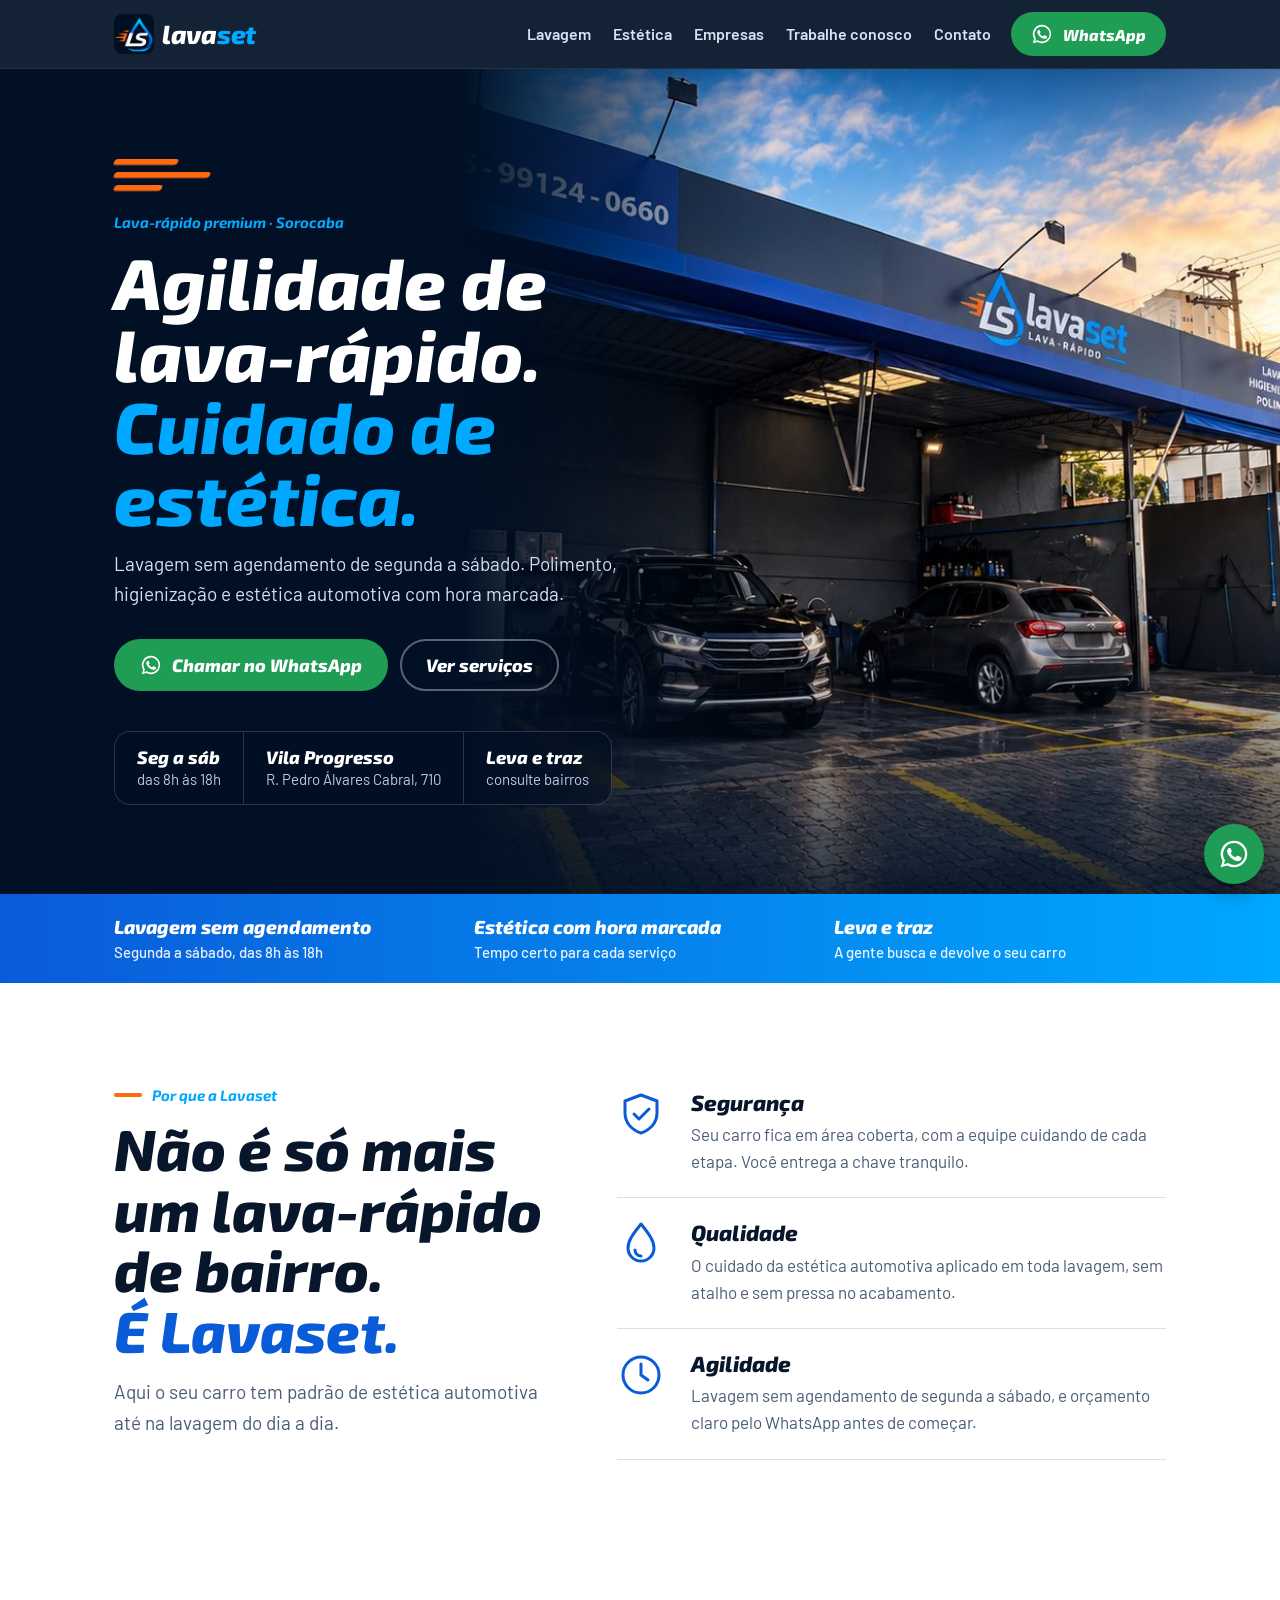
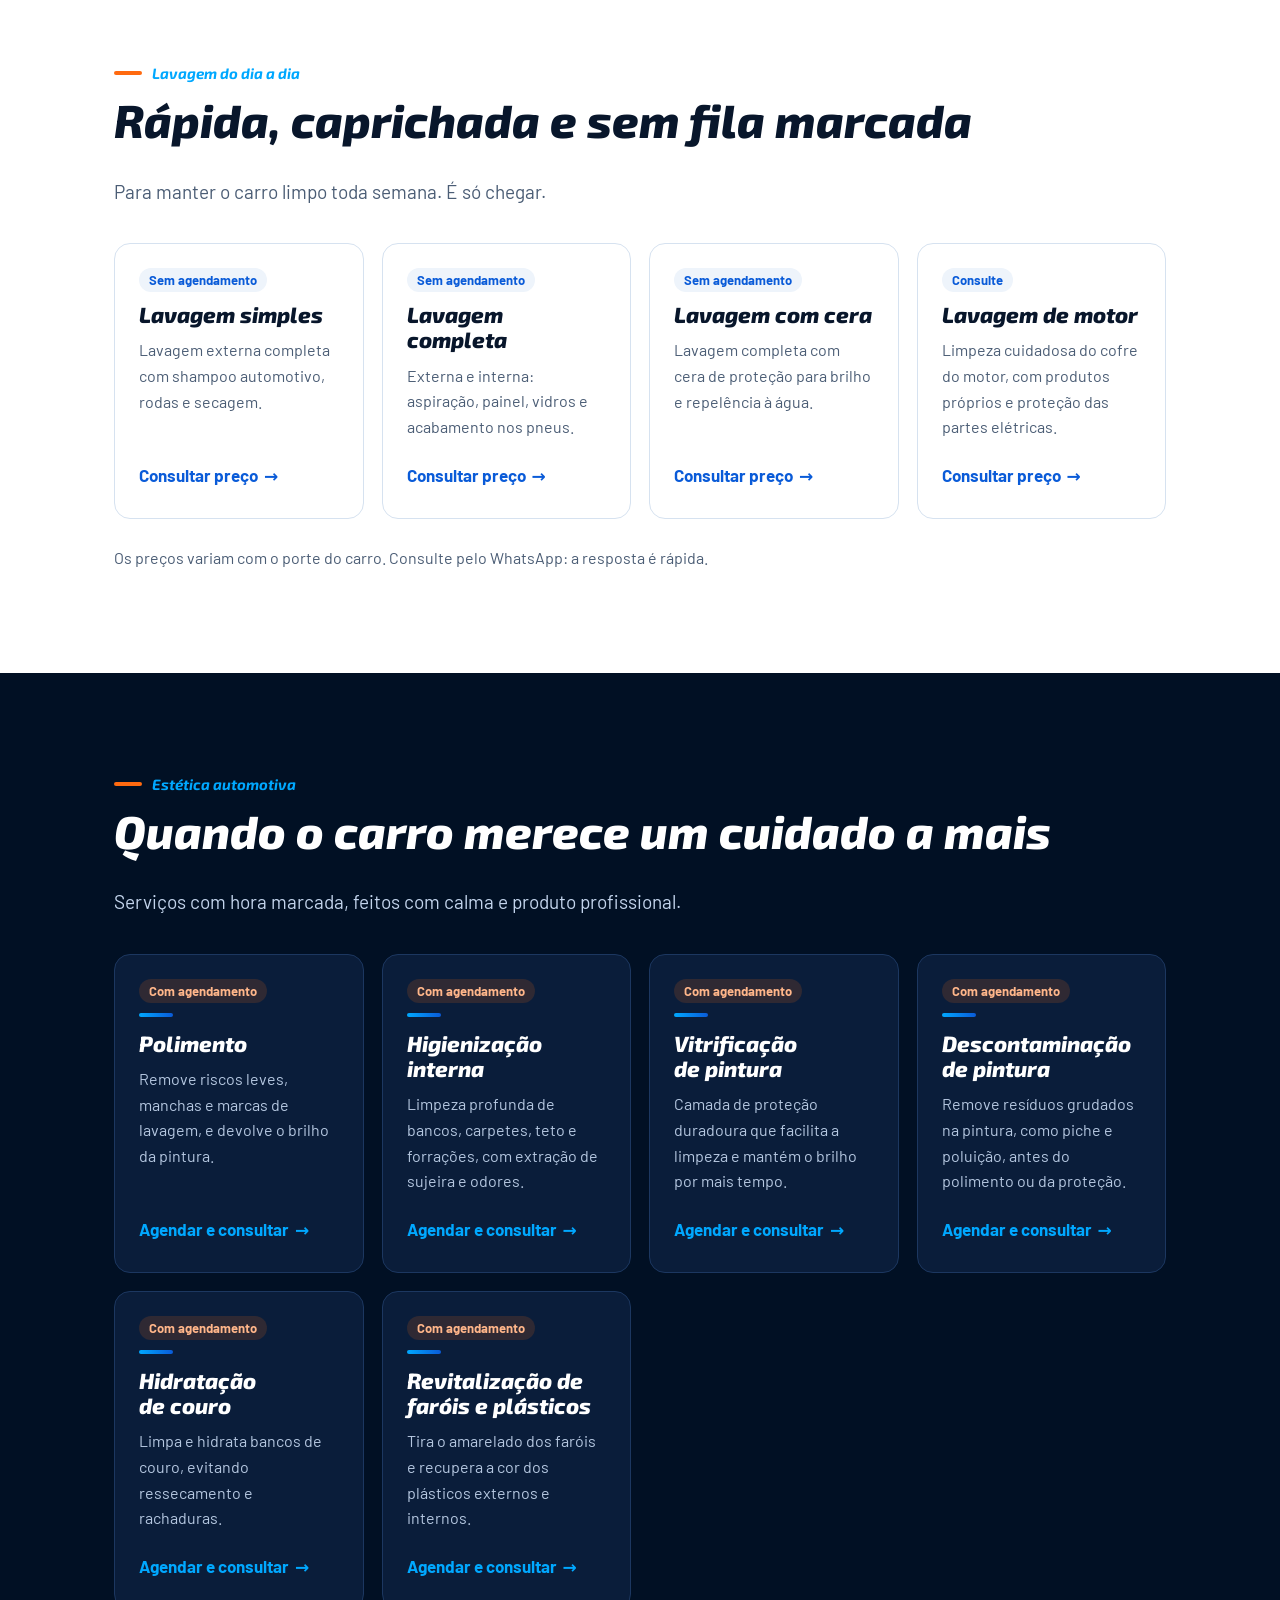
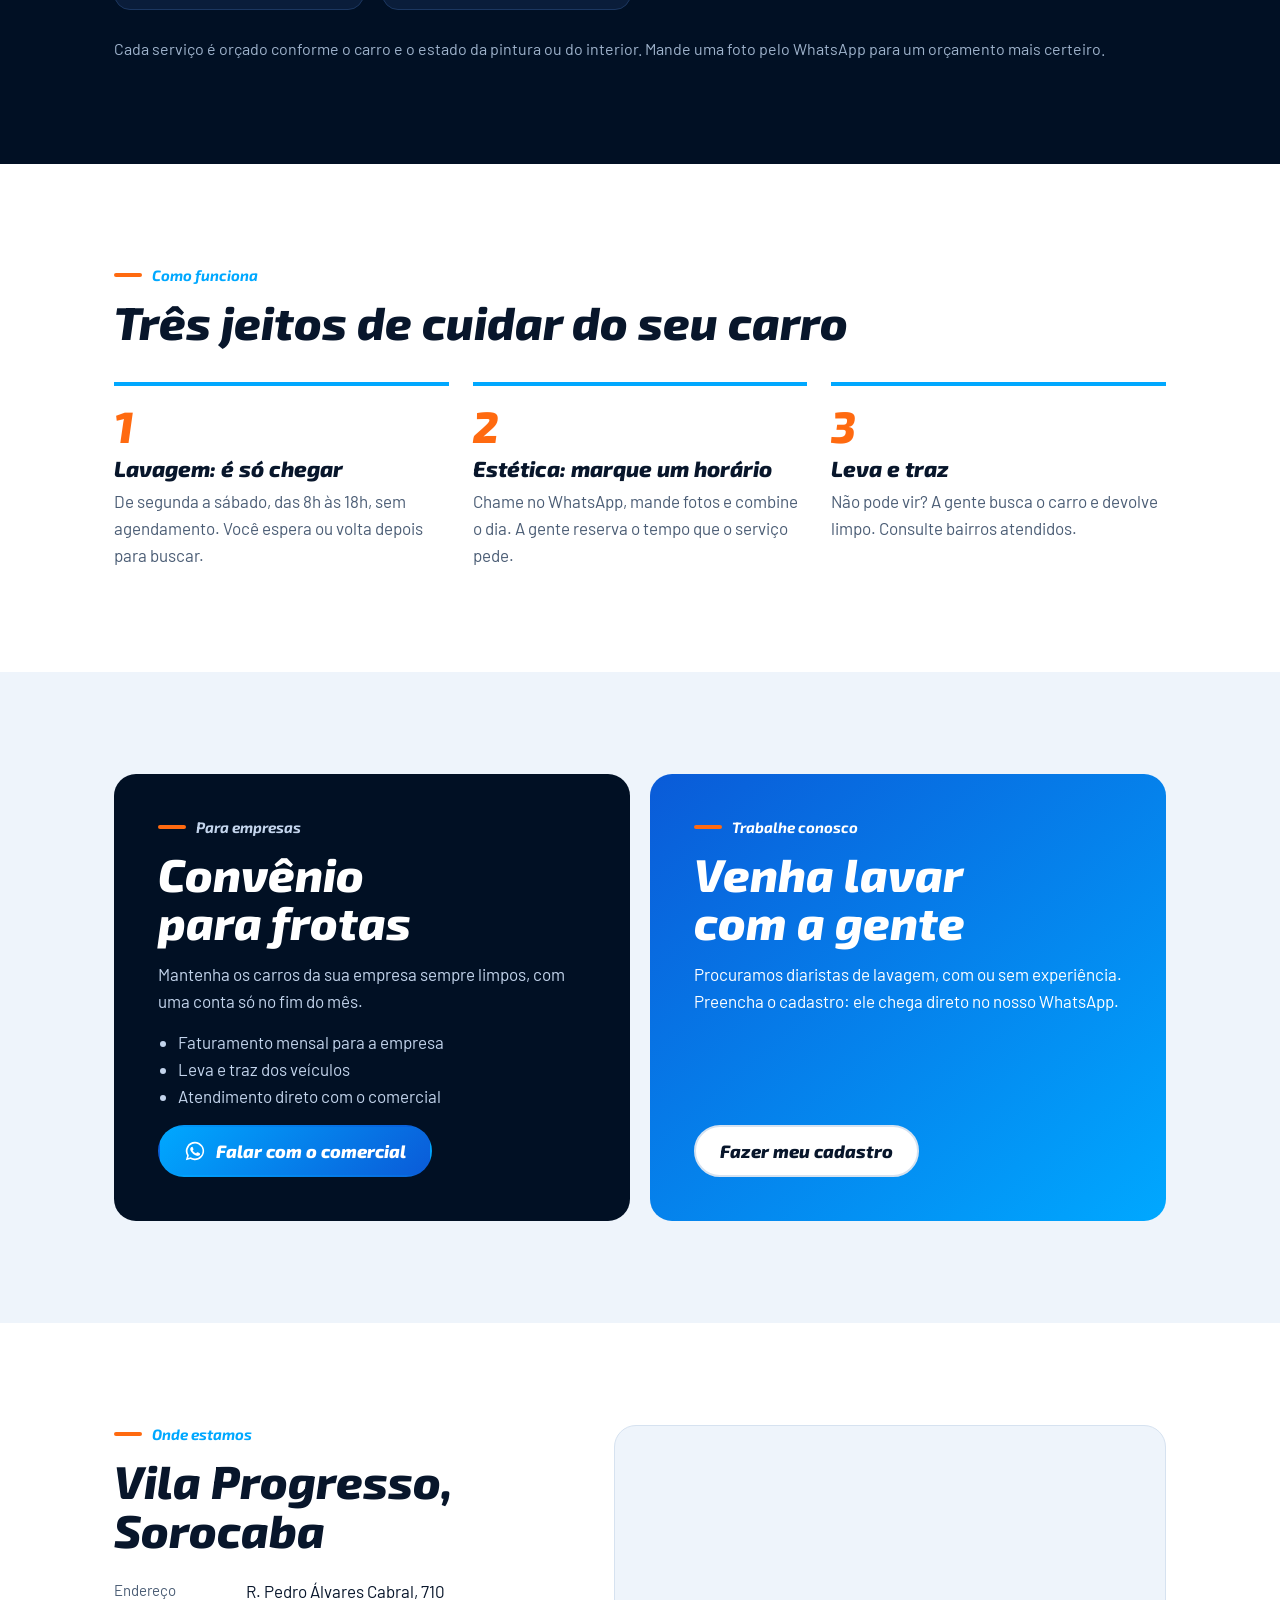
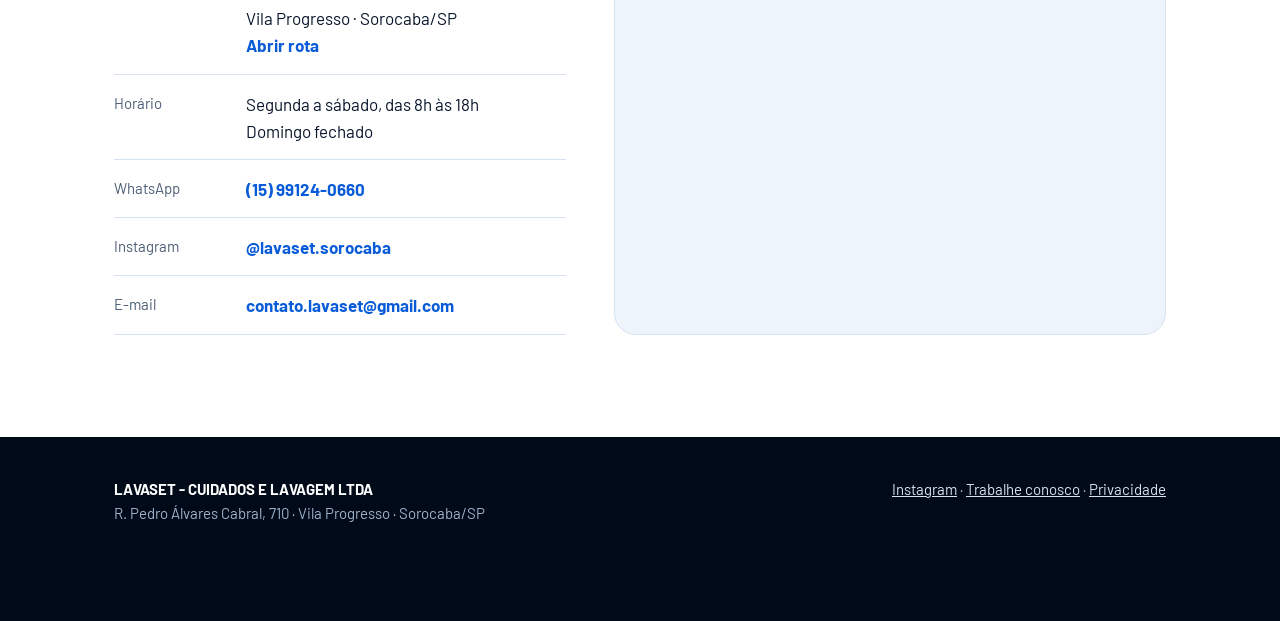
==== commit cd51a3f3: "Seção Por que a Lavaset: segurança, qualidade e agilidade Co-Authored-By: Claude Opus 5.5 <noreply@a" ====
--- a/index.html
+++ b/index.html
@@ -58,6 +58,17 @@
 .promise li small{display:block;font:500 15px Barlow,sans-serif;opacity:.9;margin-top:4px}
 @media(max-width:700px){.promise ul{grid-template-columns:minmax(0,1fr)}}
 
+/* posicionamento */
+.why{display:grid;grid-template-columns:minmax(0,1fr) minmax(0,1.25fr);gap:clamp(28px,5vw,72px);align-items:start}
+.why h2{font-size:clamp(34px,5vw,58px)}
+.why h2 span{color:var(--blue2)}
+.pillars{display:grid;gap:0;margin:0;padding:0;list-style:none}
+.pillars li{display:grid;grid-template-columns:56px minmax(0,1fr);gap:18px;padding:22px 0;border-bottom:1px solid var(--line)}
+.pillars li:first-child{padding-top:4px}
+.pillars svg{width:48px;height:48px;color:var(--blue2)}
+.pillars p{margin:6px 0 0;color:var(--mute)}
+@media(max-width:820px){.why{grid-template-columns:minmax(0,1fr)}}
+
 /* serviços */
 .head{display:flex;flex-wrap:wrap;align-items:end;justify-content:space-between;gap:16px 40px;margin-bottom:36px}
 .grid{display:grid;grid-template-columns:repeat(auto-fill,minmax(min(100%,230px),1fr));gap:18px}
@@ -152,6 +163,21 @@
   </ul>
 </section>
 
+<section class="band" id="por-que">
+  <div class="wrap why">
+    <div>
+      <p class="kick">Por que a Lavaset</p>
+      <h2>Não é só mais um lava-rápido de bairro. <span>É Lavaset.</span></h2>
+      <p class="lead">Aqui o seu carro tem padrão de estética automotiva até na lavagem do dia a dia.</p>
+    </div>
+    <ul class="pillars">
+      <li><svg viewBox="0 0 48 48" aria-hidden="true"><path fill="none" stroke="currentColor" stroke-width="3" stroke-linejoin="round" d="M24 5 8 11v12c0 10 7 17 16 20 9-3 16-10 16-20V11L24 5Z"/><path fill="none" stroke="currentColor" stroke-width="3" stroke-linecap="round" stroke-linejoin="round" d="m17 24 5 5 10-10"/></svg><div><h3>Segurança</h3><p>Seu carro fica em área coberta, com a equipe cuidando de cada etapa. Você entrega a chave tranquilo.</p></div></li>
+      <li><svg viewBox="0 0 48 48" aria-hidden="true"><path fill="none" stroke="currentColor" stroke-width="3" stroke-linejoin="round" d="M24 4c7 9 13 16 13 24a13 13 0 0 1-26 0c0-8 6-15 13-24Z"/><path fill="none" stroke="currentColor" stroke-width="3" stroke-linecap="round" d="M18 30a6 6 0 0 0 6 6"/></svg><div><h3>Qualidade</h3><p>O cuidado da estética automotiva aplicado em toda lavagem, sem atalho e sem pressa no acabamento.</p></div></li>
+      <li><svg viewBox="0 0 48 48" aria-hidden="true"><circle cx="24" cy="24" r="18" fill="none" stroke="currentColor" stroke-width="3"/><path fill="none" stroke="currentColor" stroke-width="3" stroke-linecap="round" d="M24 13v11l7 5"/></svg><div><h3>Agilidade</h3><p>Lavagem sem agendamento de segunda a sábado, e orçamento claro pelo WhatsApp antes de começar.</p></div></li>
+    </ul>
+  </div>
+</section>
+
 <section class="band" id="lavagem">
   <div class="wrap">
     <div class="head">
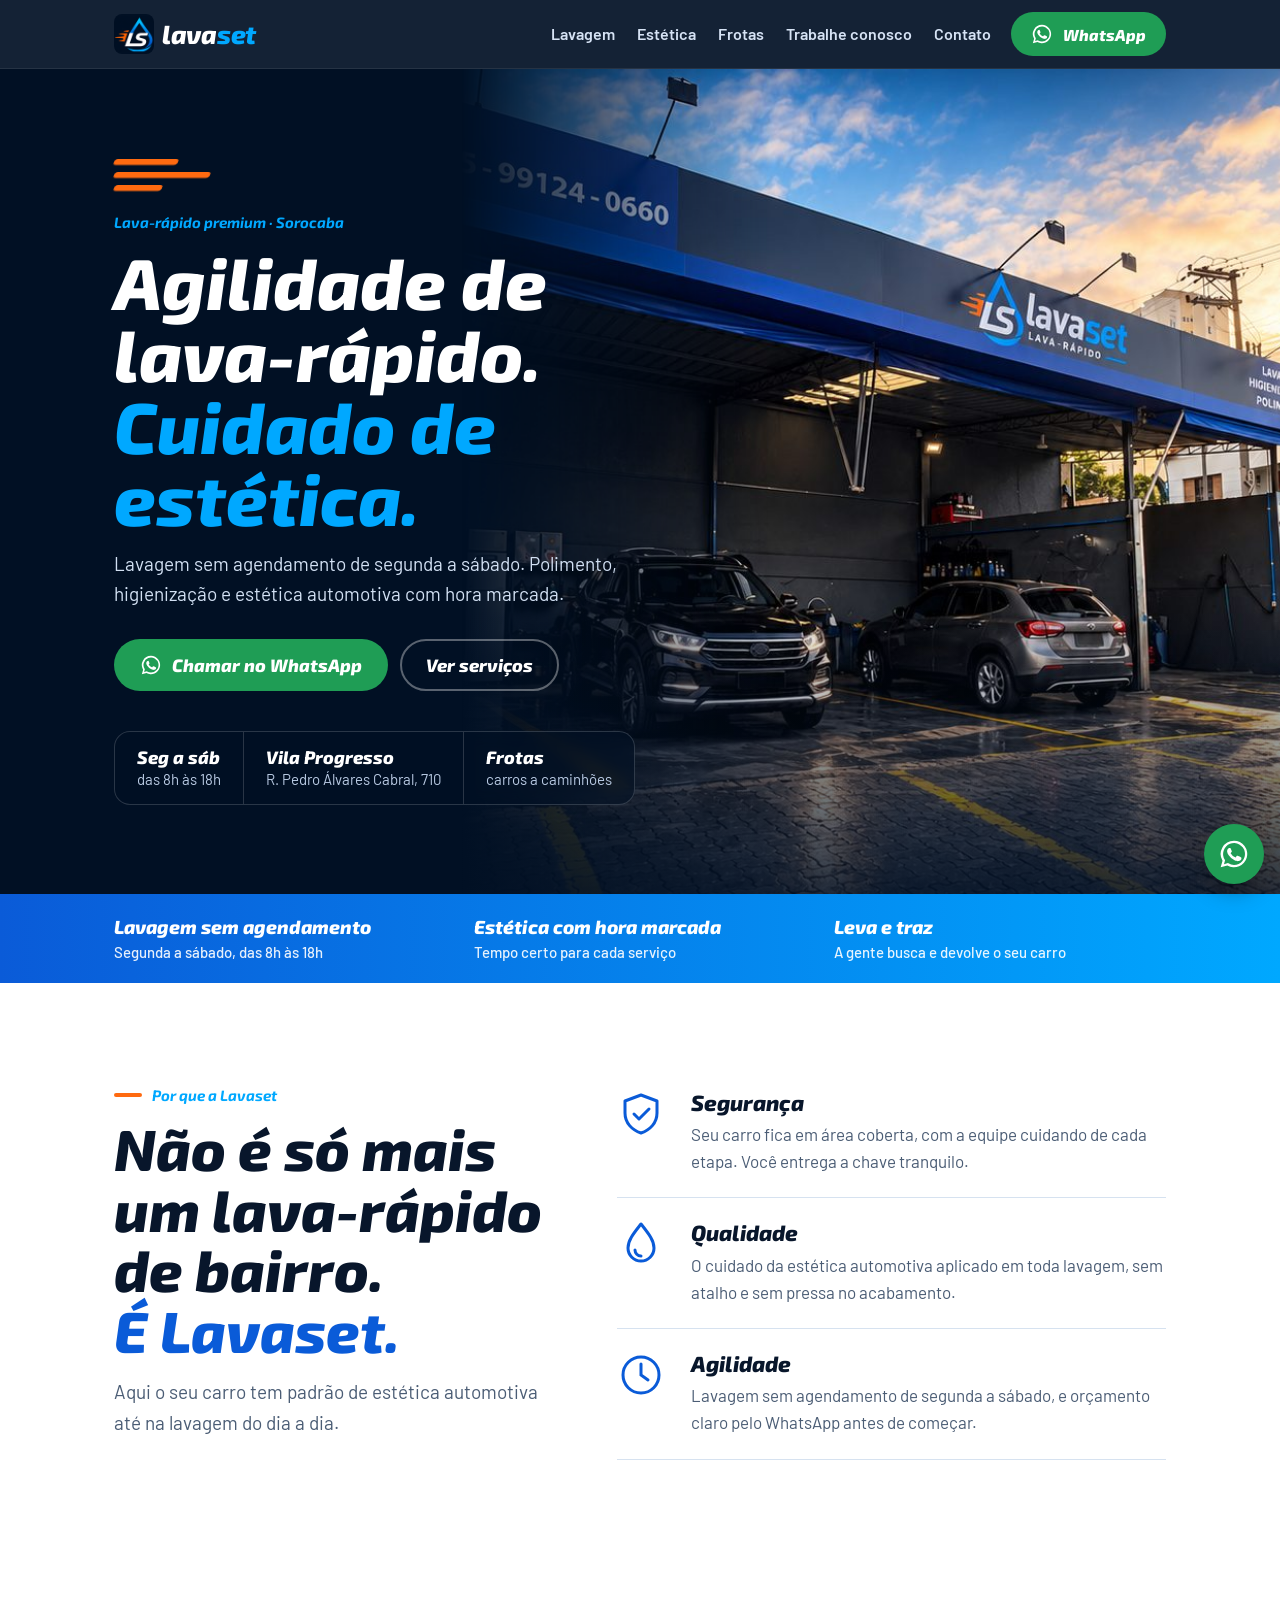
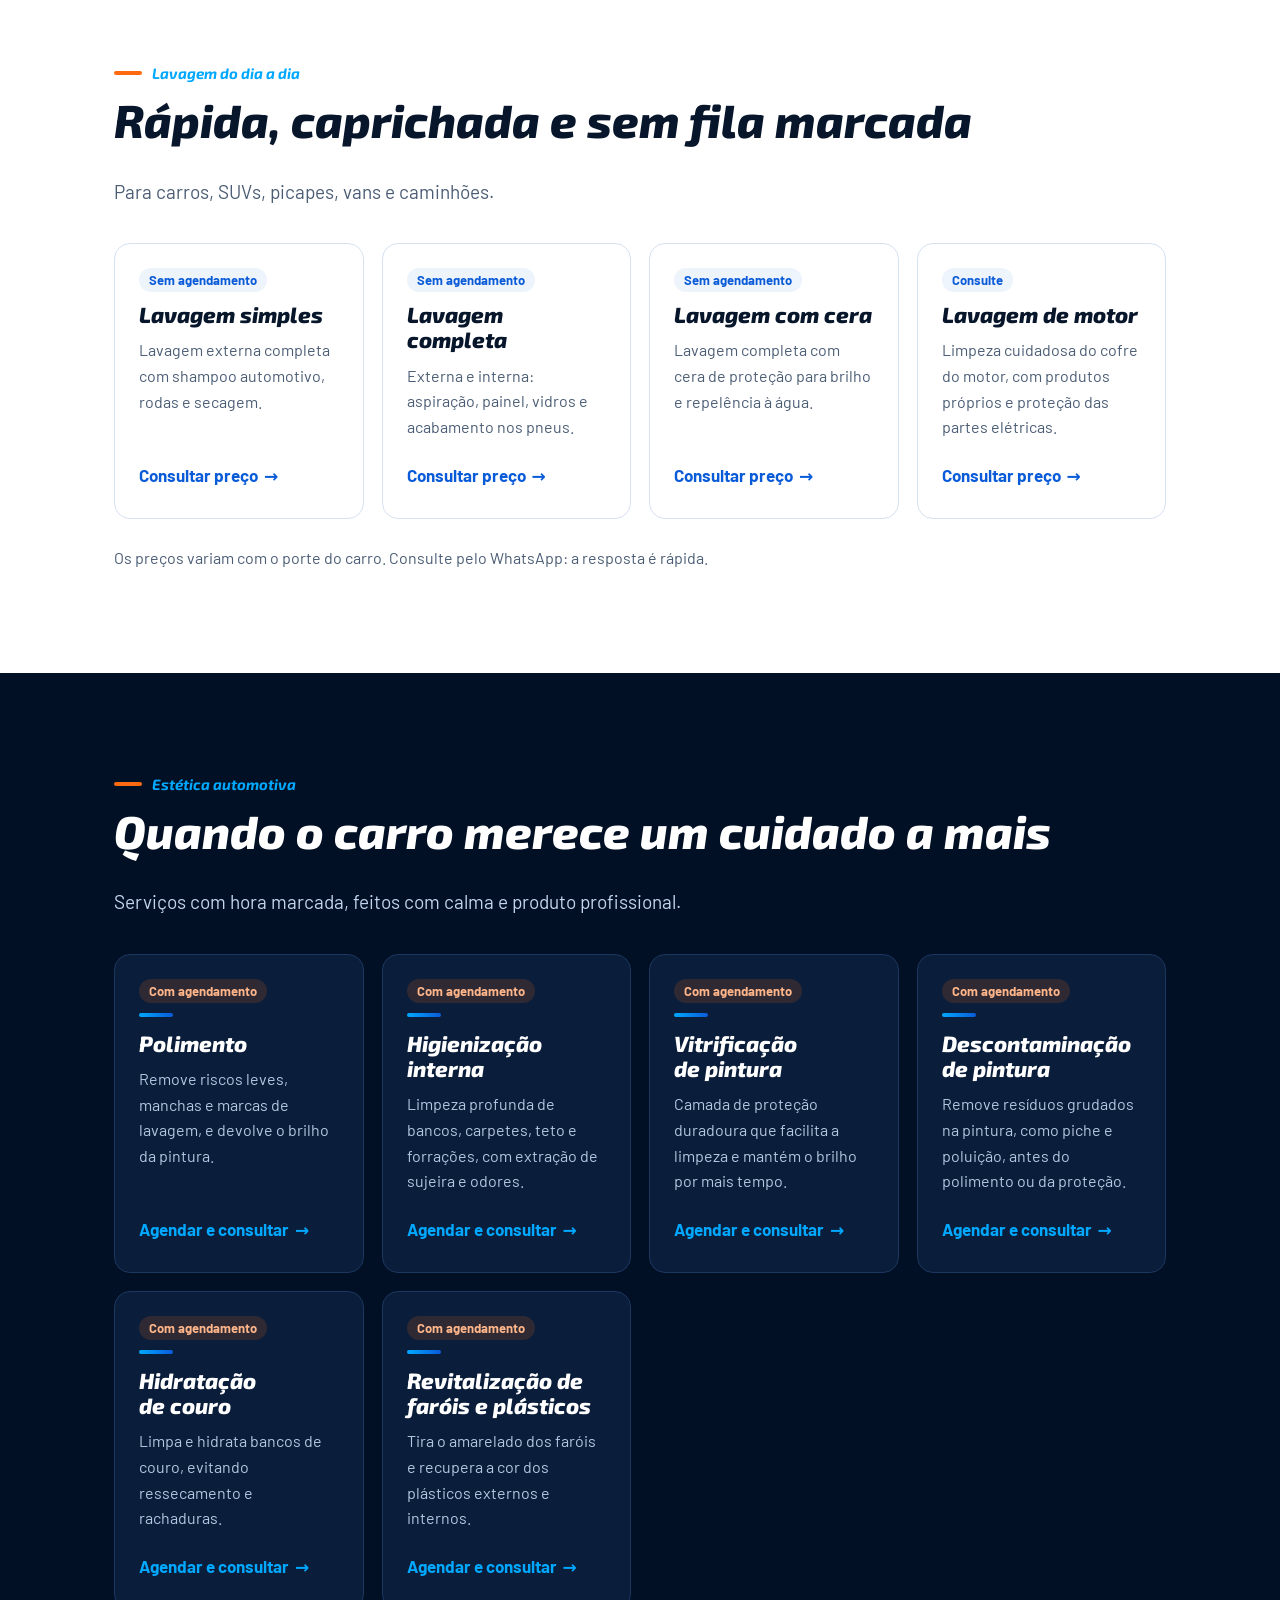
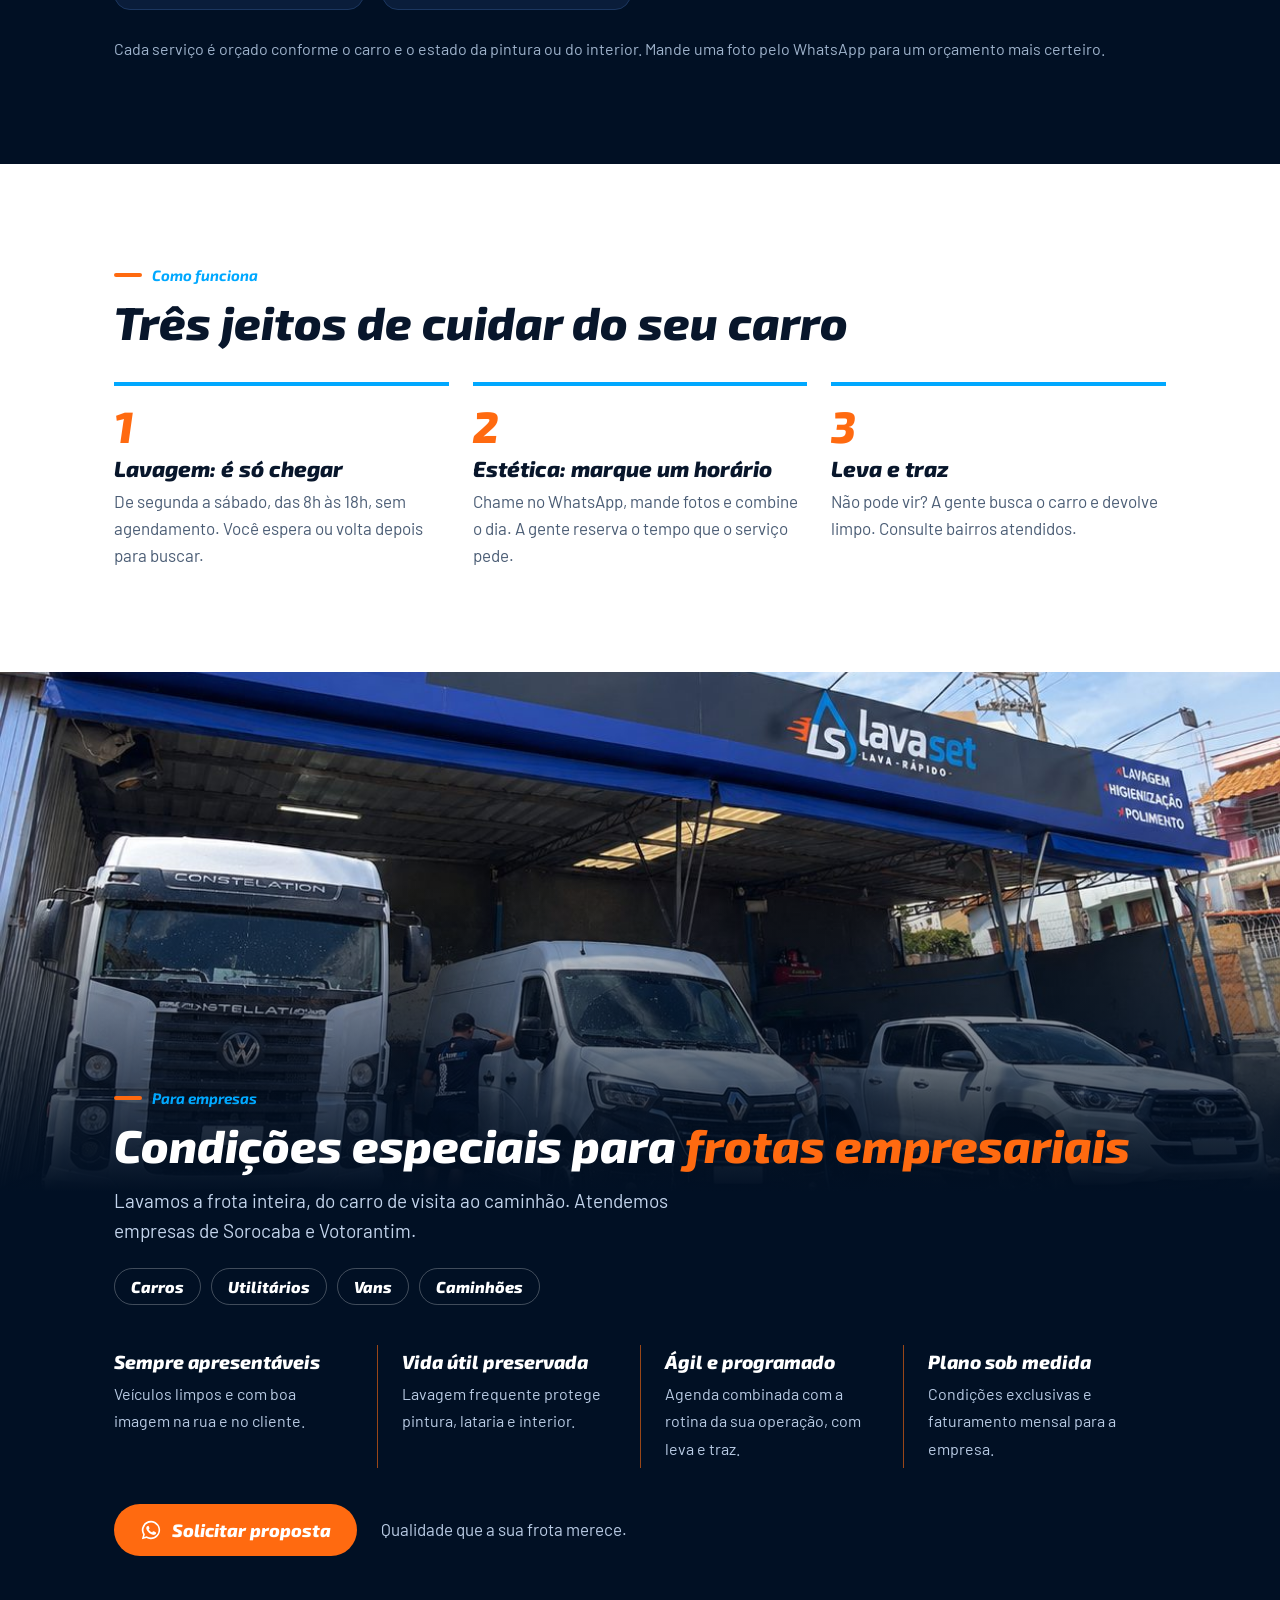
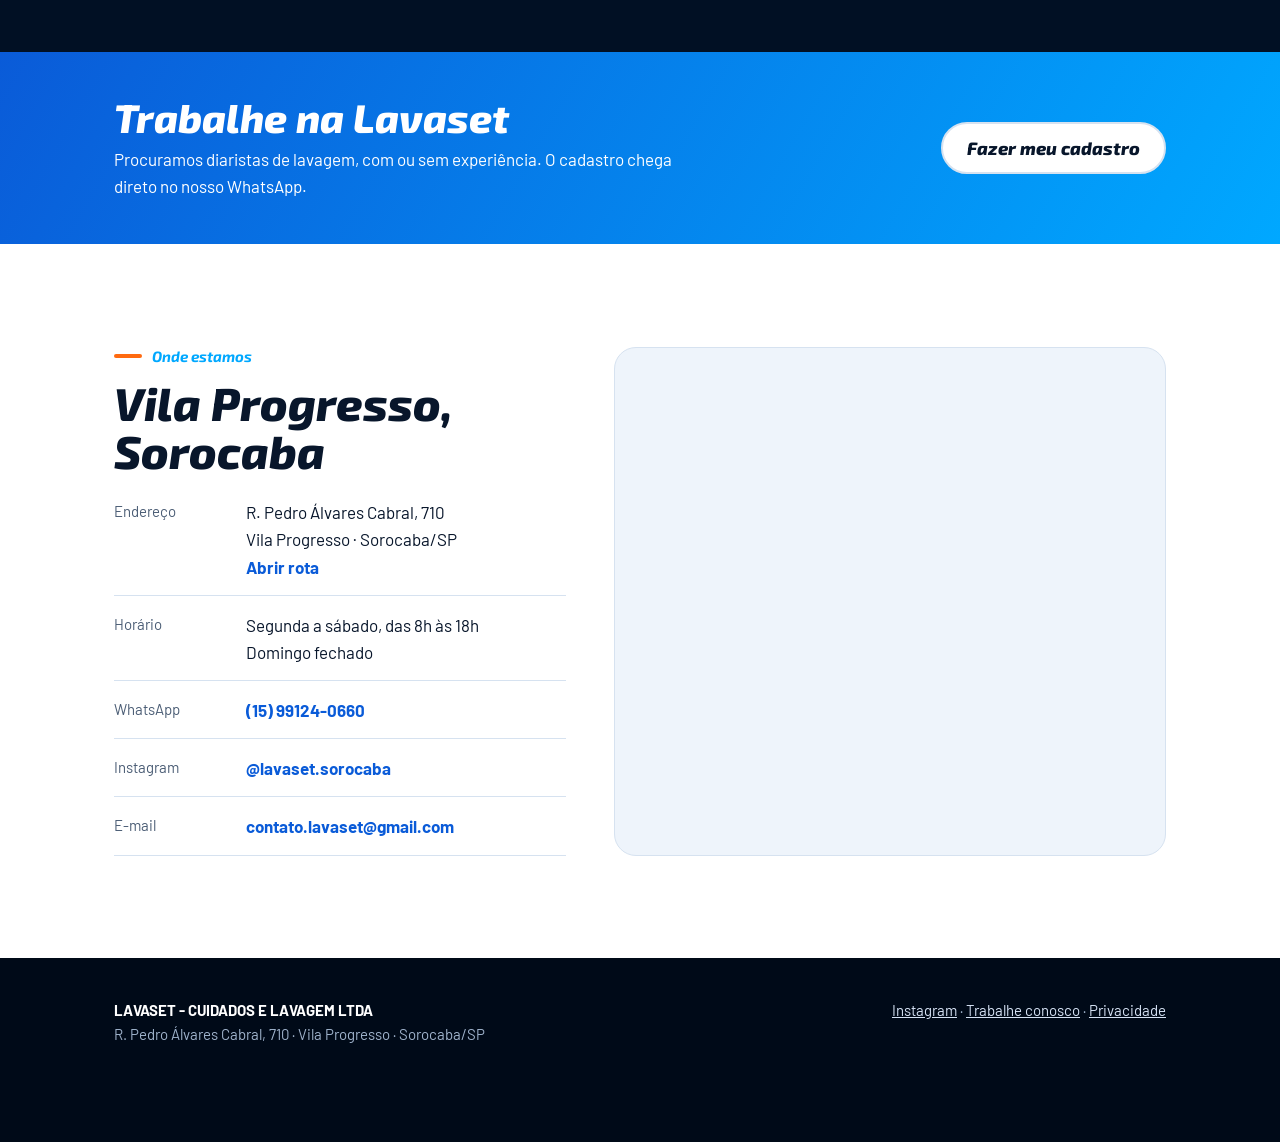
==== commit 0d26d7b5: "Seção de frotas com foto de caminhão, van e picape; tipos de veículos Co-Authored-By: Claude Opus 5." ====
--- a/index.html
+++ b/index.html
@@ -93,16 +93,32 @@
 .steps p{margin:6px 0 0;color:var(--mute)}
 @media(max-width:760px){.steps{grid-template-columns:minmax(0,1fr)}}
 
-/* empresas + vagas */
-.split{display:grid;grid-template-columns:minmax(0,1fr) minmax(0,1fr);gap:20px}
-.box{border-radius:22px;padding:clamp(26px,4vw,44px);display:flex;flex-direction:column;gap:14px;align-items:flex-start}
-.box p{margin:0}
-.box ul{margin:0;padding-left:20px}
-.box.b1{background:var(--night);color:#fff}
-.box.b1 p,.box.b1 li{color:#c3d4ec}
-.box.b2{background:linear-gradient(140deg,var(--blue2),var(--blue));color:#fff}
-.box .btn{margin-top:auto}
-@media(max-width:820px){.split{grid-template-columns:minmax(0,1fr)}}
+/* frotas */
+.fleet{background:var(--night);color:#fff;overflow:hidden}
+.fleet .pic{position:relative}
+.fleet .pic img{width:100%;height:clamp(260px,42vw,520px);object-fit:cover;object-position:50% 60%}
+.fleet .pic::after{content:"";position:absolute;inset:auto 0 0 0;height:60%;background:linear-gradient(0deg,var(--night),rgba(1,16,36,0))}
+.fleet .wrap{position:relative;margin-top:clamp(-120px,-8vw,-60px);padding-bottom:clamp(56px,8vw,96px)}
+.fleet h2 span{color:var(--orange)}
+.fleet .lead{color:#c3d4ec}
+.types{display:flex;flex-wrap:wrap;gap:10px;margin:22px 0 0;padding:0;list-style:none}
+.types li{border:1.5px solid rgba(255,255,255,.25);border-radius:999px;padding:8px 16px;font:800 italic 16px "Exo 2",sans-serif}
+.perks{display:grid;grid-template-columns:repeat(4,minmax(0,1fr));gap:0;margin:40px 0 0;padding:0;list-style:none}
+.perks li{padding:6px 24px 6px 0}
+.perks li+li{border-left:1px solid rgba(255,106,16,.6);padding-left:24px}
+.perks b{display:block;font:800 italic 19px/1.2 "Exo 2",sans-serif;margin-bottom:6px}
+.perks span{color:#b9cbe4;font-size:16px}
+.fleet .cta{margin-top:36px;display:flex;flex-wrap:wrap;gap:14px 24px;align-items:center}
+.fleet .cta p{margin:0;color:#b9cbe4}
+.btn-orange{background:var(--orange);color:#fff}
+@media(max-width:900px){.perks{grid-template-columns:minmax(0,1fr) minmax(0,1fr);gap:22px 0}.perks li:nth-child(3){border-left:0;padding-left:0}}
+@media(max-width:520px){.perks{grid-template-columns:minmax(0,1fr)}.perks li,.perks li+li,.perks li:nth-child(3){padding:0 0 0 16px;border-left:3px solid var(--orange)}.fleet .wrap{margin-top:-36px}}
+
+/* vagas */
+.jobs{background:linear-gradient(120deg,var(--blue2),var(--blue));color:#fff}
+.jobs .wrap{display:flex;flex-wrap:wrap;align-items:center;justify-content:space-between;gap:20px 40px;padding-top:44px;padding-bottom:44px}
+.jobs h2{font-size:clamp(28px,4vw,40px)}
+.jobs p{margin:8px 0 0;max-width:560px}
 
 /* contato */
 .contact{display:grid;grid-template-columns:minmax(0,.9fr) minmax(0,1.1fr);gap:clamp(24px,4vw,48px);align-items:stretch}
@@ -126,7 +142,7 @@
     <div class="menu">
       <a href="#lavagem">Lavagem</a>
       <a href="#estetica">Estética</a>
-      <a href="#empresas">Empresas</a>
+      <a href="#empresas">Frotas</a>
       <a href="trabalhe-conosco/">Trabalhe conosco</a>
       <a href="#contato">Contato</a>
     </div>
@@ -149,7 +165,7 @@
       <ul class="facts">
         <li><b>Seg a sáb</b>das 8h às 18h</li>
         <li><b>Vila Progresso</b>R. Pedro Álvares Cabral, 710</li>
-        <li><b>Leva e traz</b>consulte bairros</li>
+        <li><b>Frotas</b>carros a caminhões</li>
       </ul>
     </div>
   </div>
@@ -185,7 +201,7 @@
         <p class="kick">Lavagem do dia a dia</p>
         <h2>Rápida, caprichada e sem fila marcada</h2>
       </div>
-      <p class="lead">Para manter o carro limpo toda semana. É só chegar.</p>
+      <p class="lead">Para carros, SUVs, picapes, vans e caminhões.</p>
     </div>
     <div class="grid">
       <article class="card"><span class="pill">Sem agendamento</span><h3>Lavagem simples</h3><p>Lavagem externa completa com shampoo automotivo, rodas e secagem.</p><a class="wa" href="https://wa.me/5515991240660" data-msg="Olá, Lavaset! Quero saber o preço da lavagem simples.">Consultar preço</a></article>
@@ -230,25 +246,33 @@
   </div>
 </section>
 
-<section class="band soft" id="empresas">
-  <div class="wrap split">
-    <div class="box b1">
-      <p class="kick">Para empresas</p>
-      <h2>Convênio para frotas</h2>
-      <p>Mantenha os carros da sua empresa sempre limpos, com uma conta só no fim do mês.</p>
-      <ul>
-        <li>Faturamento mensal para a empresa</li>
-        <li>Leva e traz dos veículos</li>
-        <li>Atendimento direto com o comercial</li>
-      </ul>
-      <a class="btn btn-blue wa" href="https://wa.me/5515991240660" data-msg="Olá, Lavaset! Tenho uma empresa e quero saber sobre o convênio para frotas."><svg><use href="#wa"/></svg>Falar com o comercial</a>
-    </div>
-    <div class="box b2" id="vagas">
-      <p class="kick" style="color:#fff">Trabalhe conosco</p>
-      <h2>Venha lavar com a gente</h2>
-      <p>Procuramos diaristas de lavagem, com ou sem experiência. Preencha o cadastro: ele chega direto no nosso WhatsApp.</p>
-      <a class="btn btn-line" href="trabalhe-conosco/">Fazer meu cadastro</a>
-    </div>
+<section class="fleet" id="empresas">
+  <div class="pic"><img src="img/frota.jpg" srcset="img/frota-sm.jpg 720w, img/frota.jpg 1254w" sizes="100vw" alt="Caminhão, van e picape sendo lavados na área coberta da Lavaset" width="1254" height="635" loading="lazy"></div>
+  <div class="wrap">
+    <p class="kick">Para empresas</p>
+    <h2>Condições especiais para <span>frotas empresariais</span></h2>
+    <p class="lead">Lavamos a frota inteira, do carro de visita ao caminhão. Atendemos empresas de Sorocaba e Votorantim.</p>
+    <ul class="types"><li>Carros</li><li>Utilitários</li><li>Vans</li><li>Caminhões</li></ul>
+    <ul class="perks">
+      <li><b>Sempre apresentáveis</b><span>Veículos limpos e com boa imagem na rua e no cliente.</span></li>
+      <li><b>Vida útil preservada</b><span>Lavagem frequente protege pintura, lataria e interior.</span></li>
+      <li><b>Ágil e programado</b><span>Agenda combinada com a rotina da sua operação, com leva e traz.</span></li>
+      <li><b>Plano sob medida</b><span>Condições exclusivas e faturamento mensal para a empresa.</span></li>
+    </ul>
+    <div class="cta">
+      <a class="btn btn-orange wa" href="https://wa.me/5515991240660" data-msg="Olá, Lavaset! Tenho uma frota e quero solicitar uma proposta."><svg><use href="#wa"/></svg>Solicitar proposta</a>
+      <p>Qualidade que a sua frota merece.</p>
+    </div>
+  </div>
+</section>
+
+<section class="jobs" id="vagas">
+  <div class="wrap">
+    <div>
+      <h2>Trabalhe na Lavaset</h2>
+      <p>Procuramos diaristas de lavagem, com ou sem experiência. O cadastro chega direto no nosso WhatsApp.</p>
+    </div>
+    <a class="btn btn-line" href="trabalhe-conosco/">Fazer meu cadastro</a>
   </div>
 </section>
 
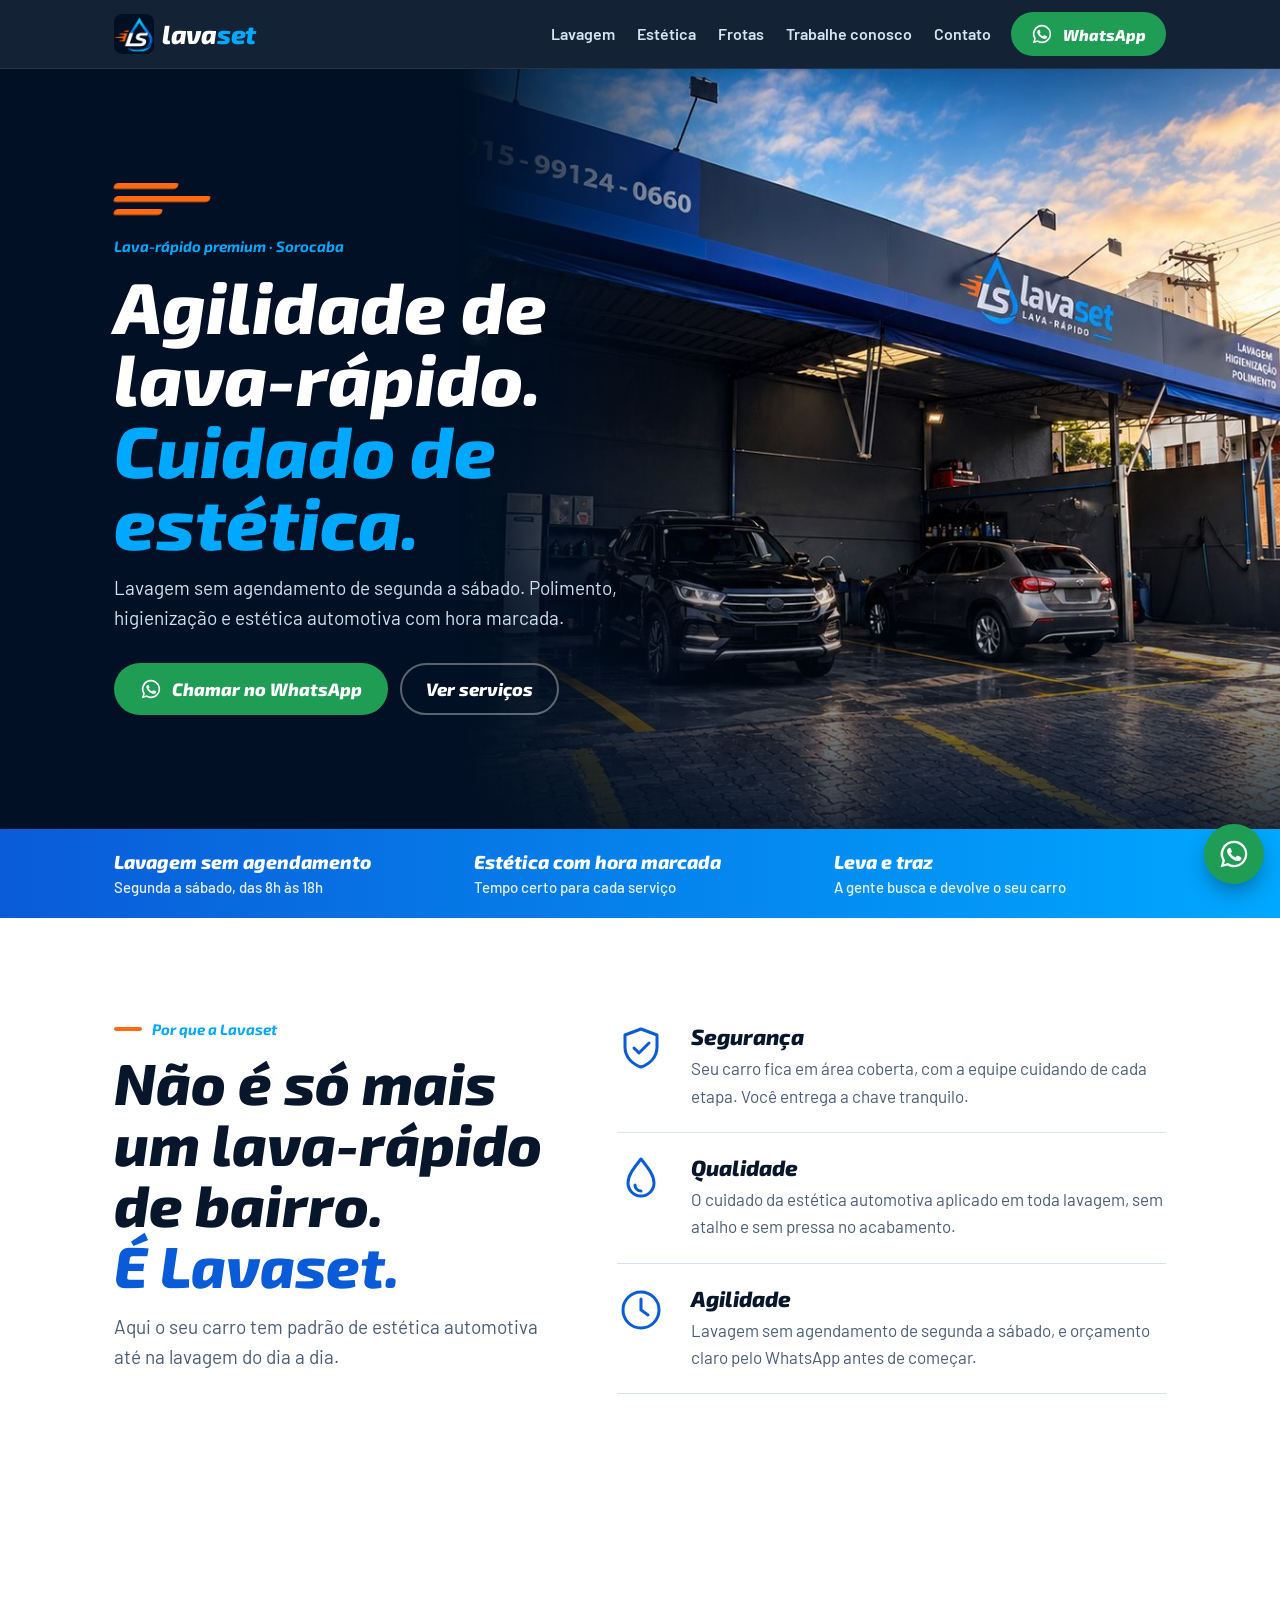
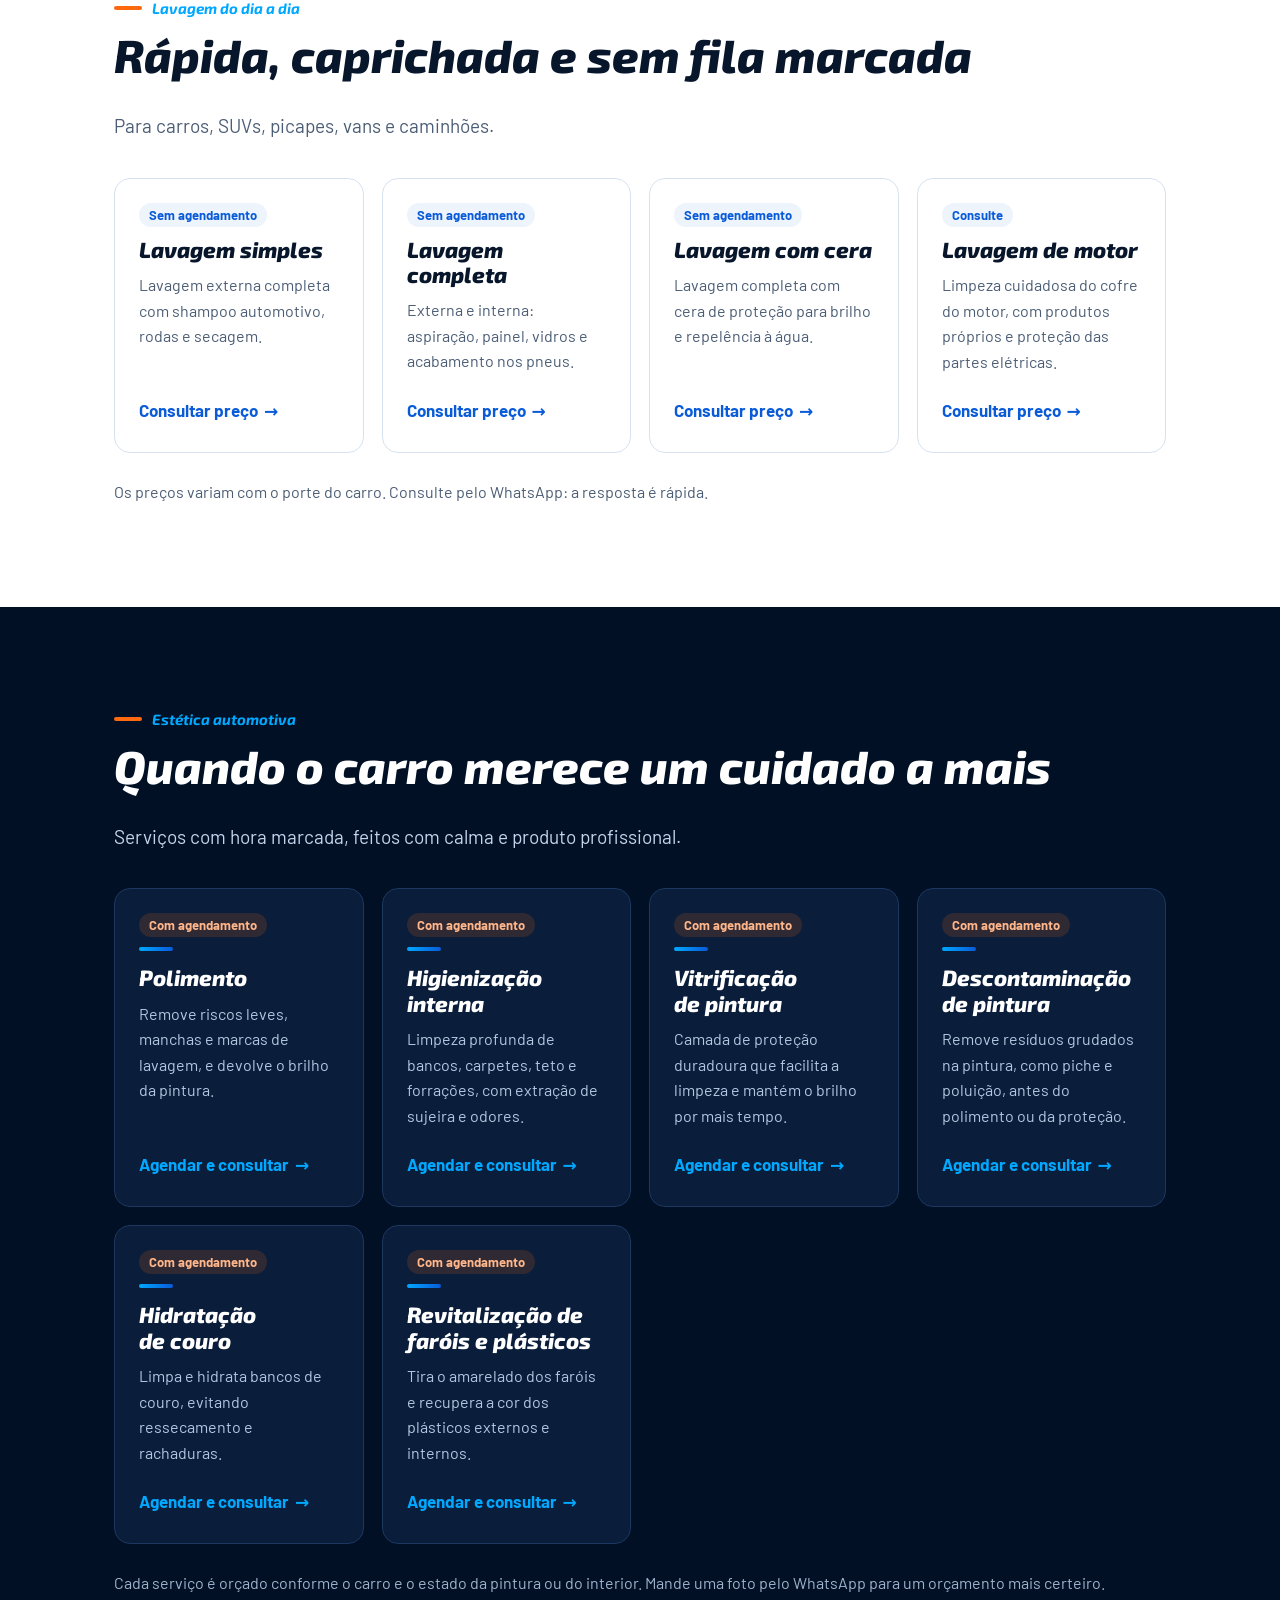
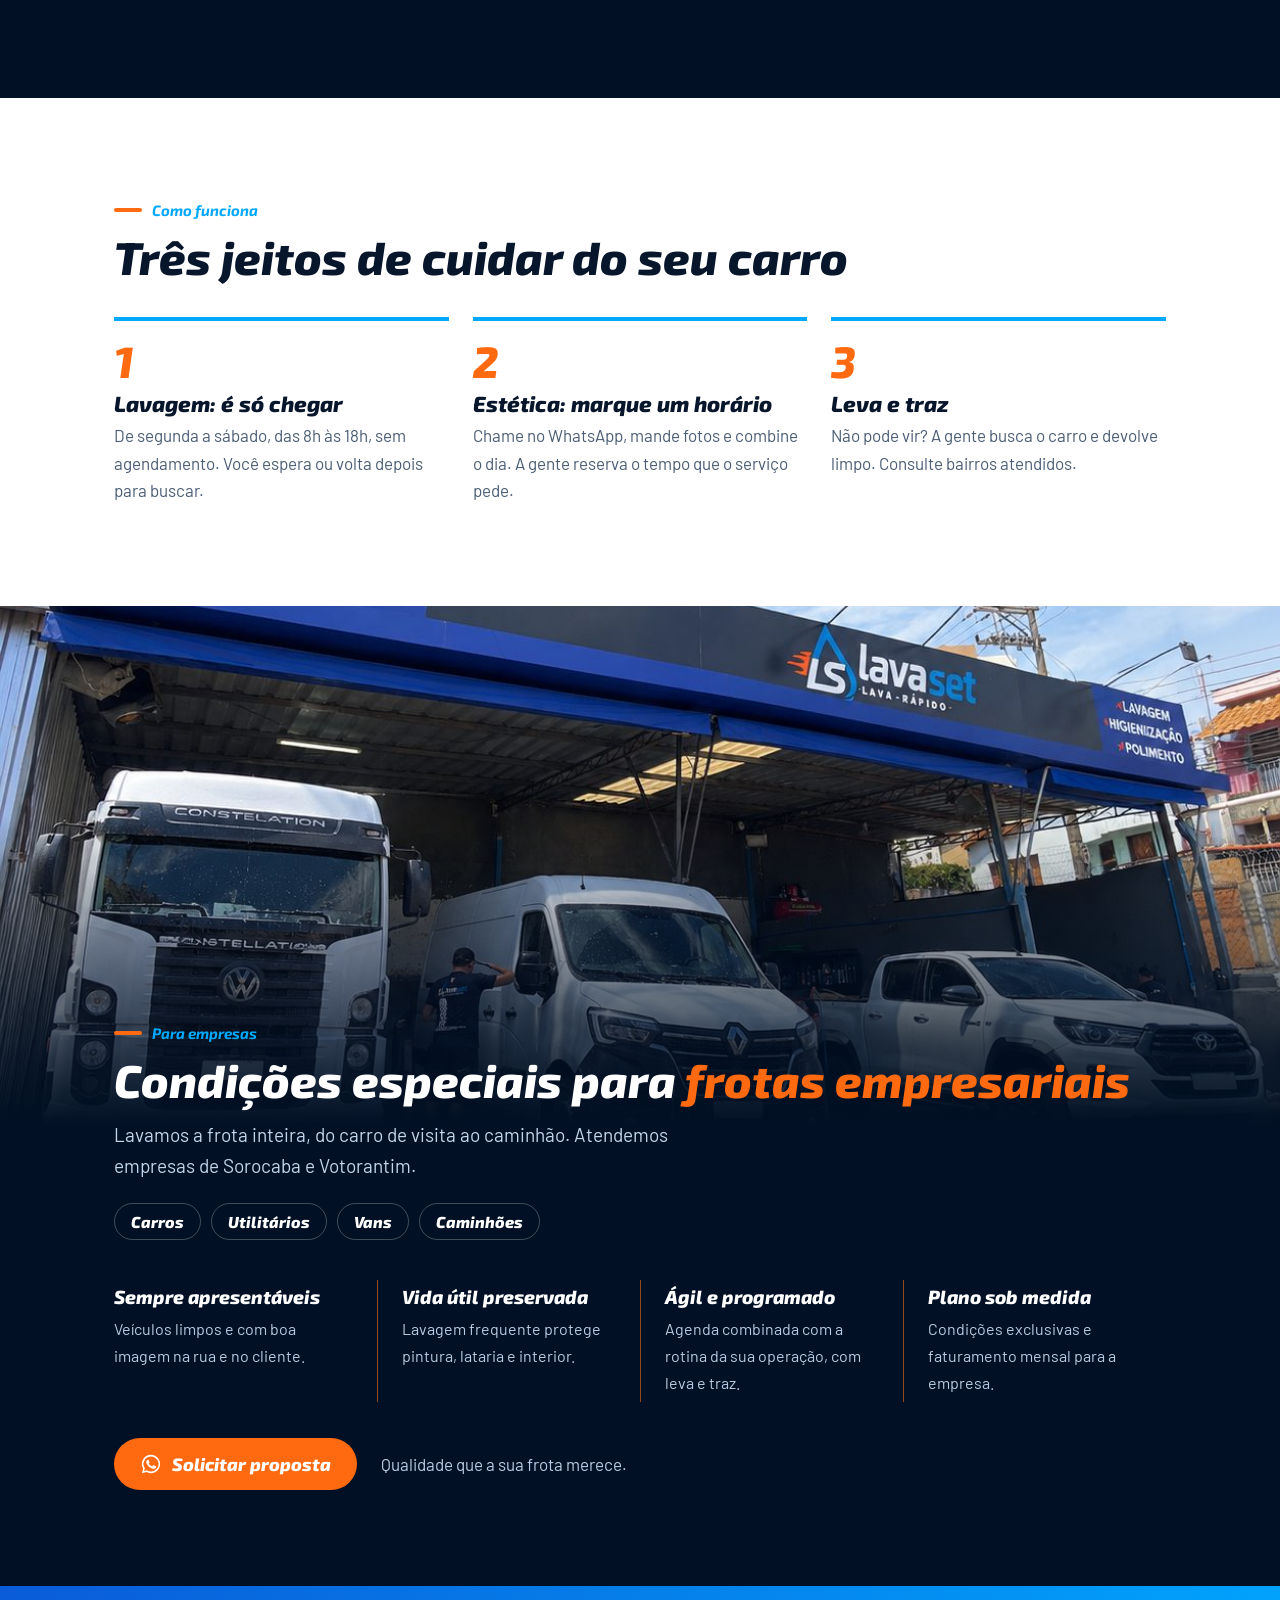
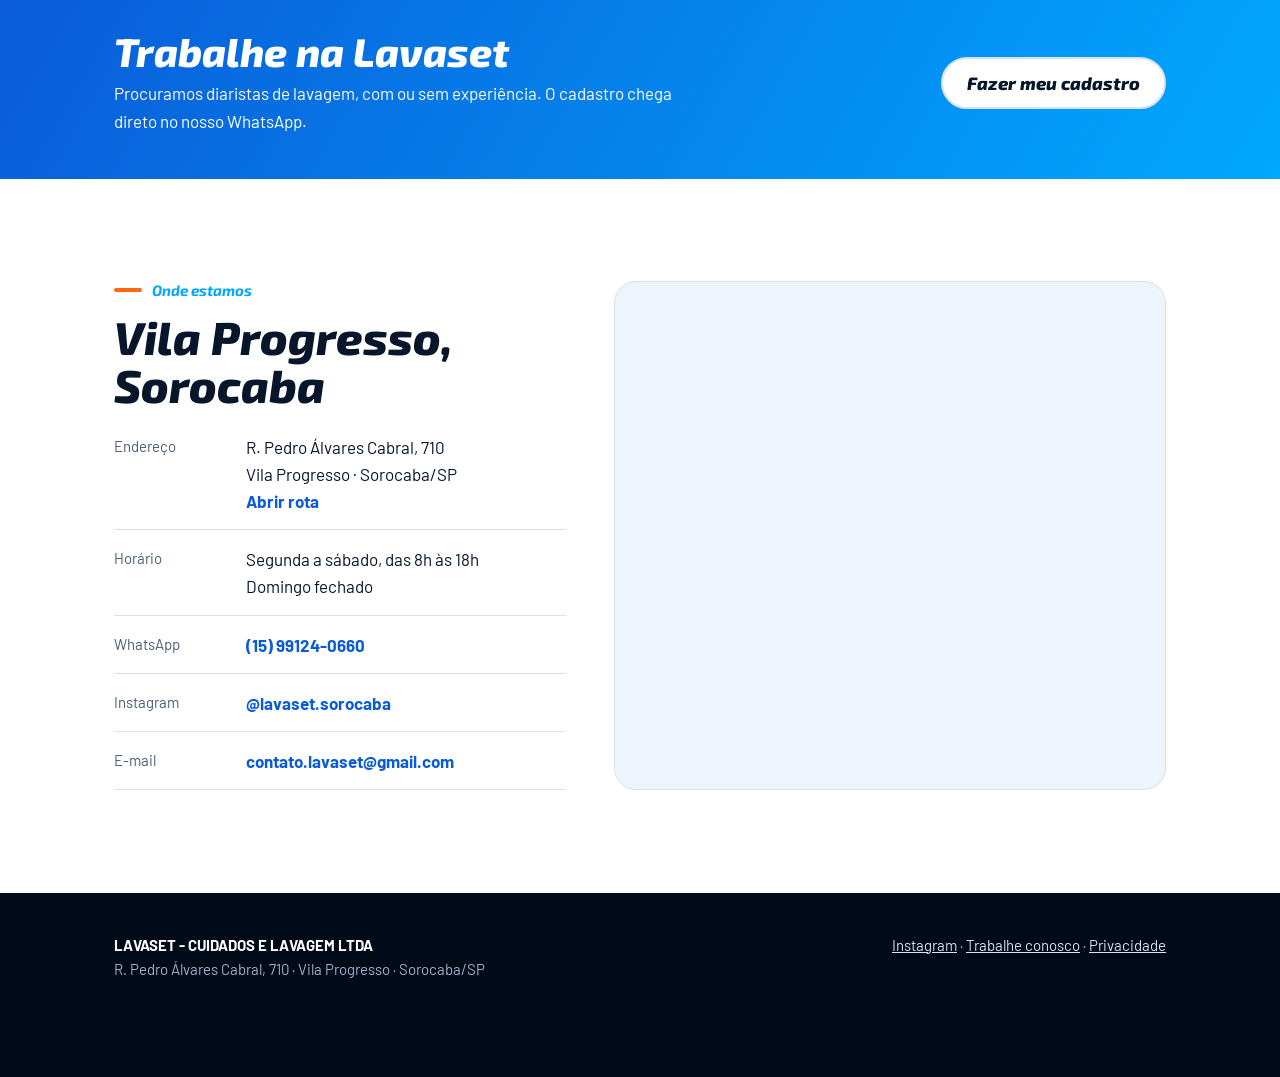
==== commit a24a85c4: "Remove o quadro de horário, endereço e frotas do topo Co-Authored-By: Claude Opus 5.5 <noreply@anthr" ====
--- a/index.html
+++ b/index.html
@@ -37,18 +37,12 @@
 .speed i{display:block;height:6px;border-radius:3px;background:var(--orange);transform:skewX(-24deg)}
 .speed i:nth-child(1){width:64px}.speed i:nth-child(2){width:96px}.speed i:nth-child(3){width:48px}
 .cta{display:flex;flex-wrap:wrap;gap:12px;margin-top:30px}
-.facts{display:grid;grid-template-columns:repeat(3,auto);justify-content:start;gap:0;margin:40px 0 0;padding:0;list-style:none;border:1px solid rgba(255,255,255,.16);border-radius:16px;background:rgba(1,16,36,.6);backdrop-filter:blur(8px);-webkit-backdrop-filter:blur(8px);width:max-content;max-width:100%}
-.facts li{padding:14px 22px;font-size:15px;color:#b9cbe4;line-height:1.3}
-.facts li+li{border-left:1px solid rgba(255,255,255,.16)}
-.facts b{display:block;color:#fff;font:800 italic 18px "Exo 2",sans-serif;margin-bottom:2px}
 @media(max-width:820px){
   .hero{display:block;min-height:0}
   .hero .bg{position:relative;width:100%;height:auto;aspect-ratio:4/3;-webkit-mask-image:linear-gradient(0deg,transparent 0,#000 30%);mask-image:linear-gradient(0deg,transparent 0,#000 30%)}
   .hero::after{display:none}
   .hero .wrap{margin-top:-64px;padding-top:0}
-  .facts{grid-template-columns:minmax(0,1fr);width:100%}
-  .facts li+li{border-left:0;border-top:1px solid rgba(255,255,255,.16)}
-}
+    }
 @media(prefers-reduced-motion:no-preference){.speed i{animation:zoom .8s cubic-bezier(.2,.8,.2,1) both}.speed i:nth-child(2){animation-delay:.08s}.speed i:nth-child(3){animation-delay:.16s}@keyframes zoom{from{transform:skewX(-24deg) translateX(-40px);opacity:0}}}
 
 /* promessas */
@@ -162,11 +156,6 @@
         <a class="btn btn-wa wa" href="https://wa.me/5515991240660" data-msg="Olá, Lavaset! Quero lavar meu carro. Vim pelo site."><svg><use href="#wa"/></svg>Chamar no WhatsApp</a>
         <a class="btn btn-ghost" href="#estetica">Ver serviços</a>
       </div>
-      <ul class="facts">
-        <li><b>Seg a sáb</b>das 8h às 18h</li>
-        <li><b>Vila Progresso</b>R. Pedro Álvares Cabral, 710</li>
-        <li><b>Frotas</b>carros a caminhões</li>
-      </ul>
     </div>
   </div>
 </header>
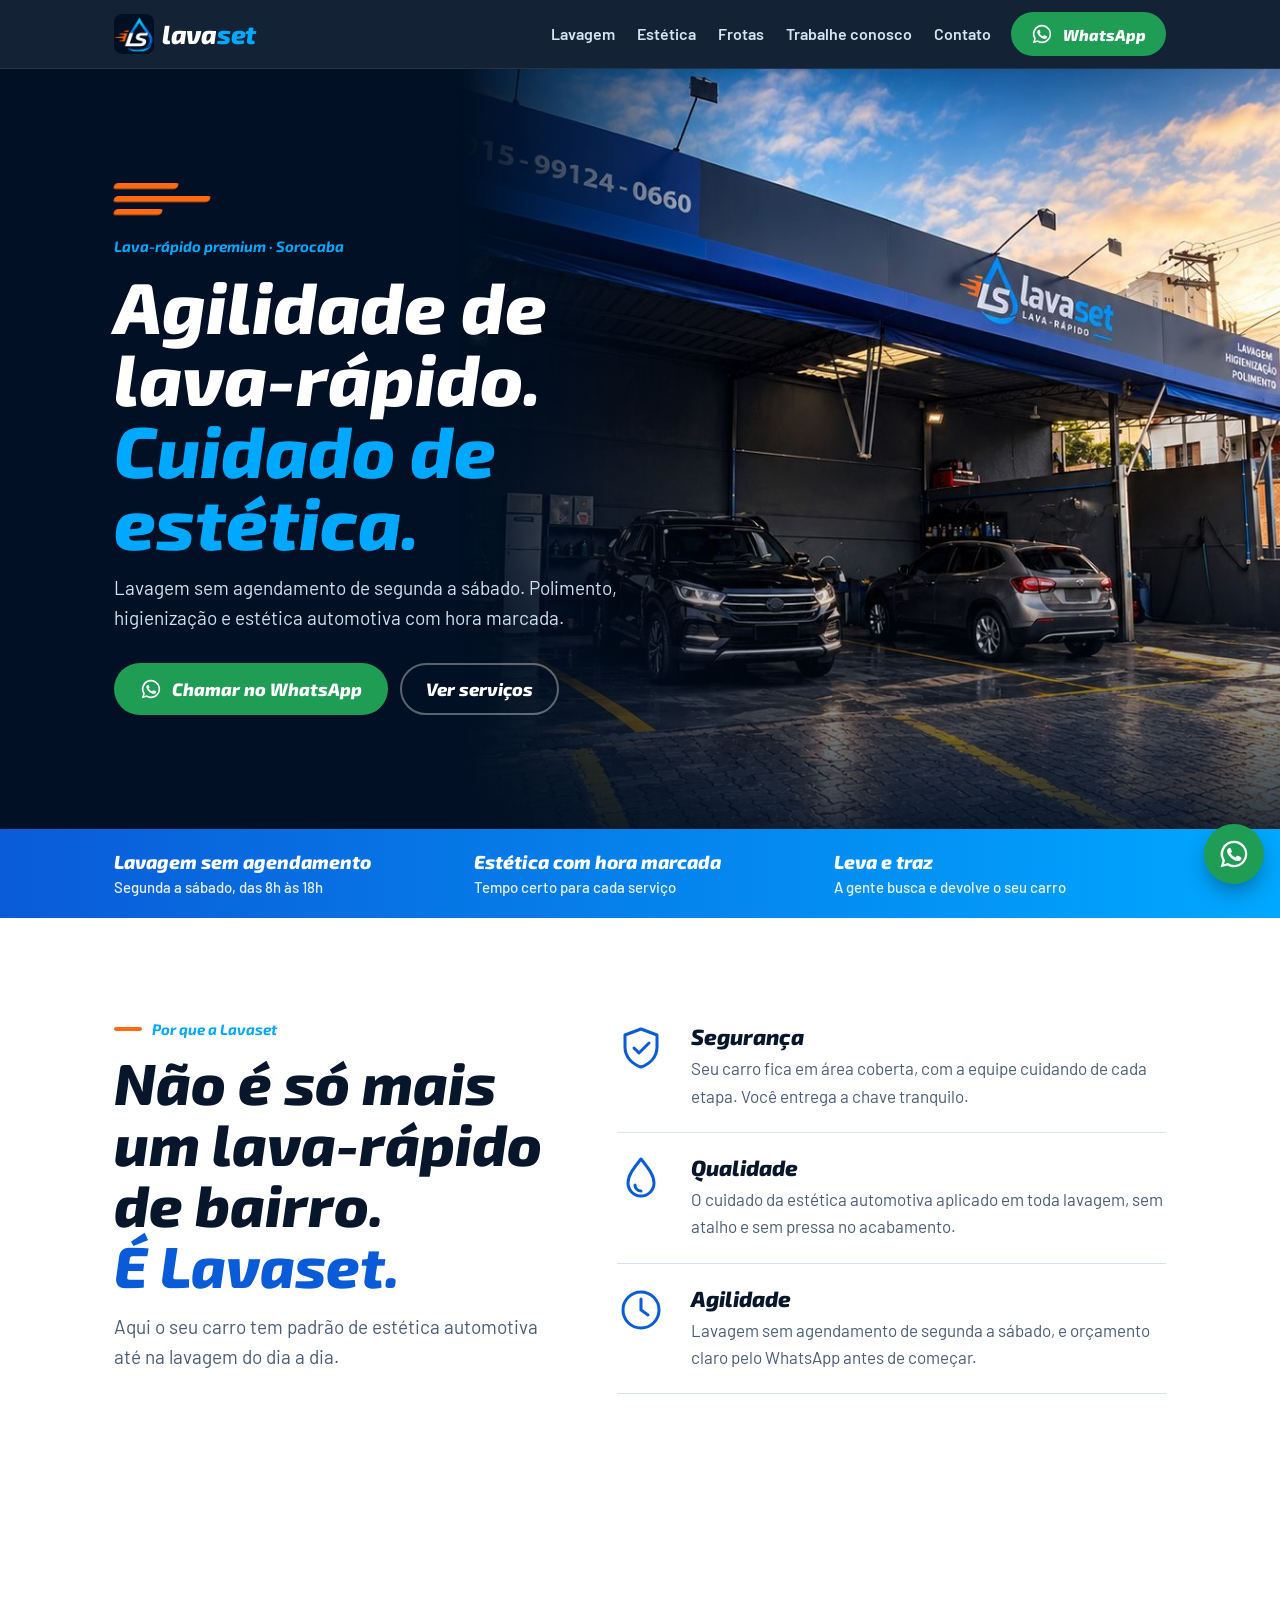
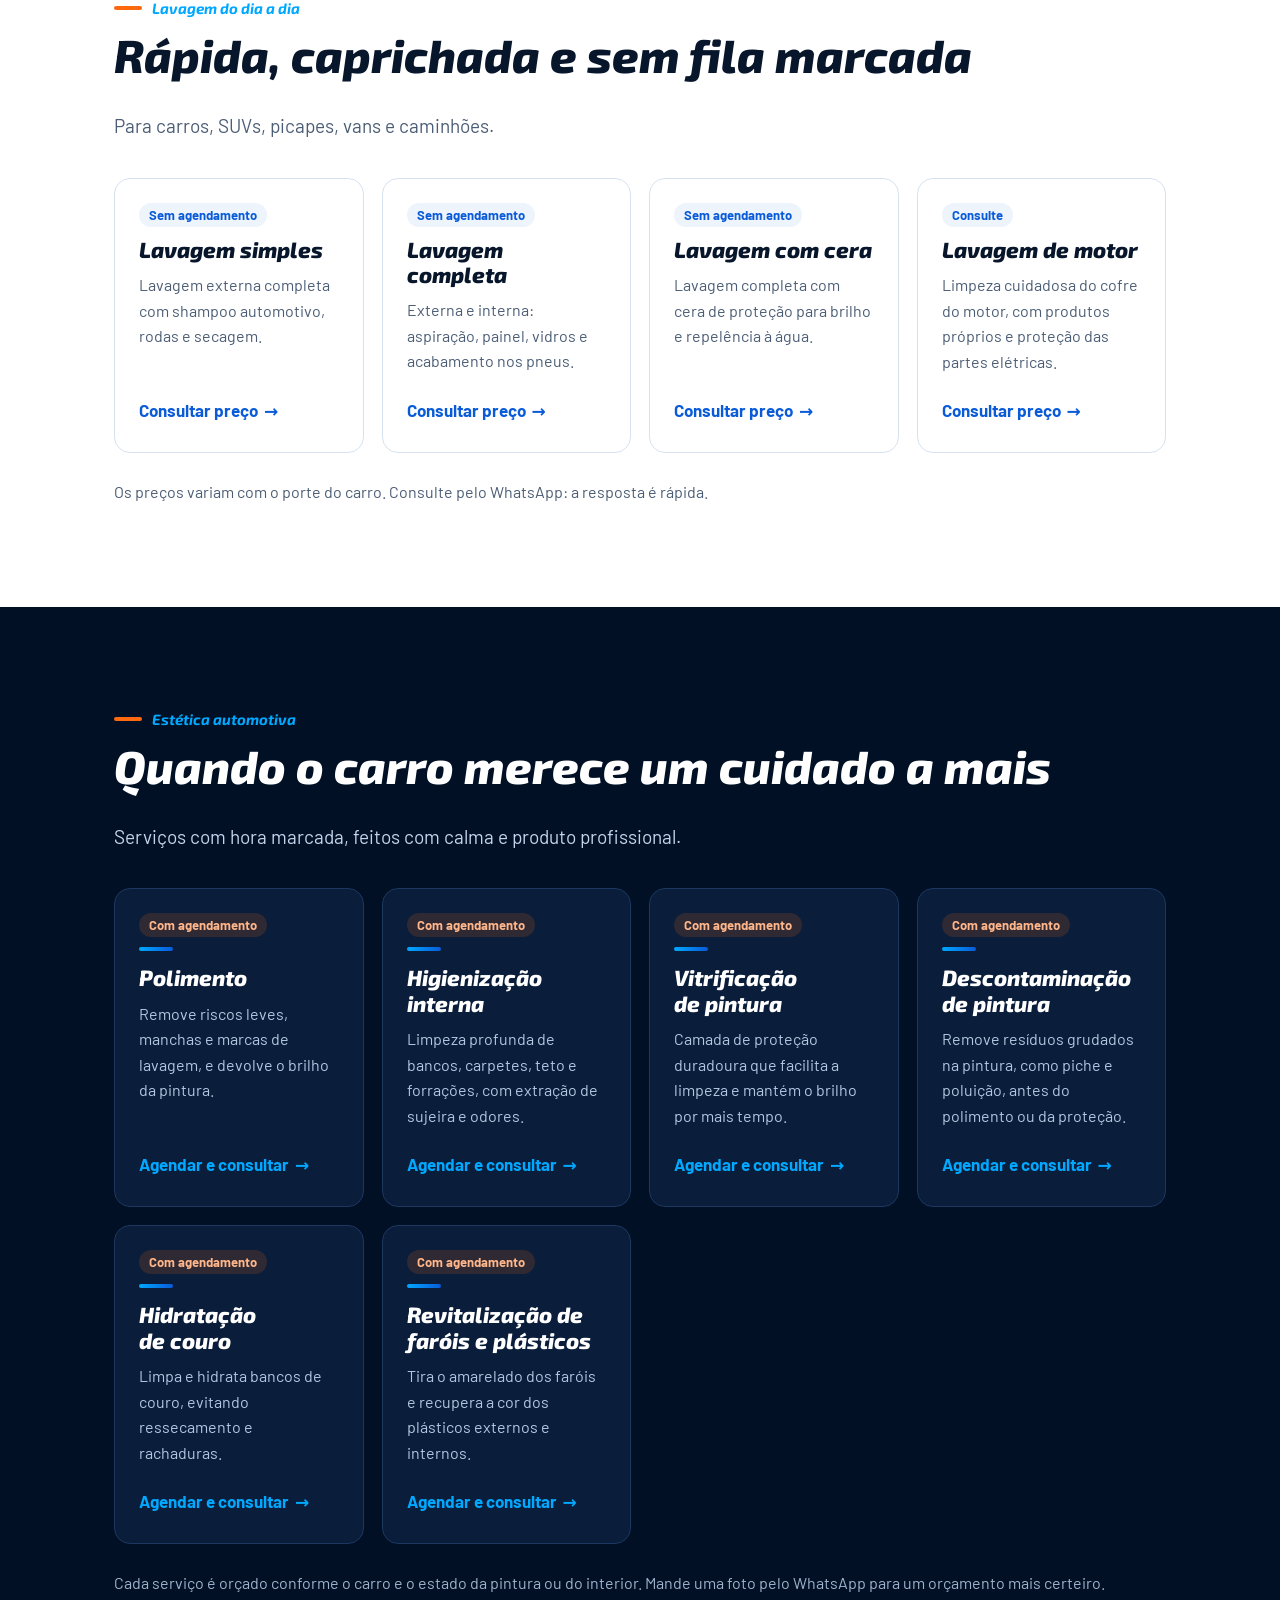
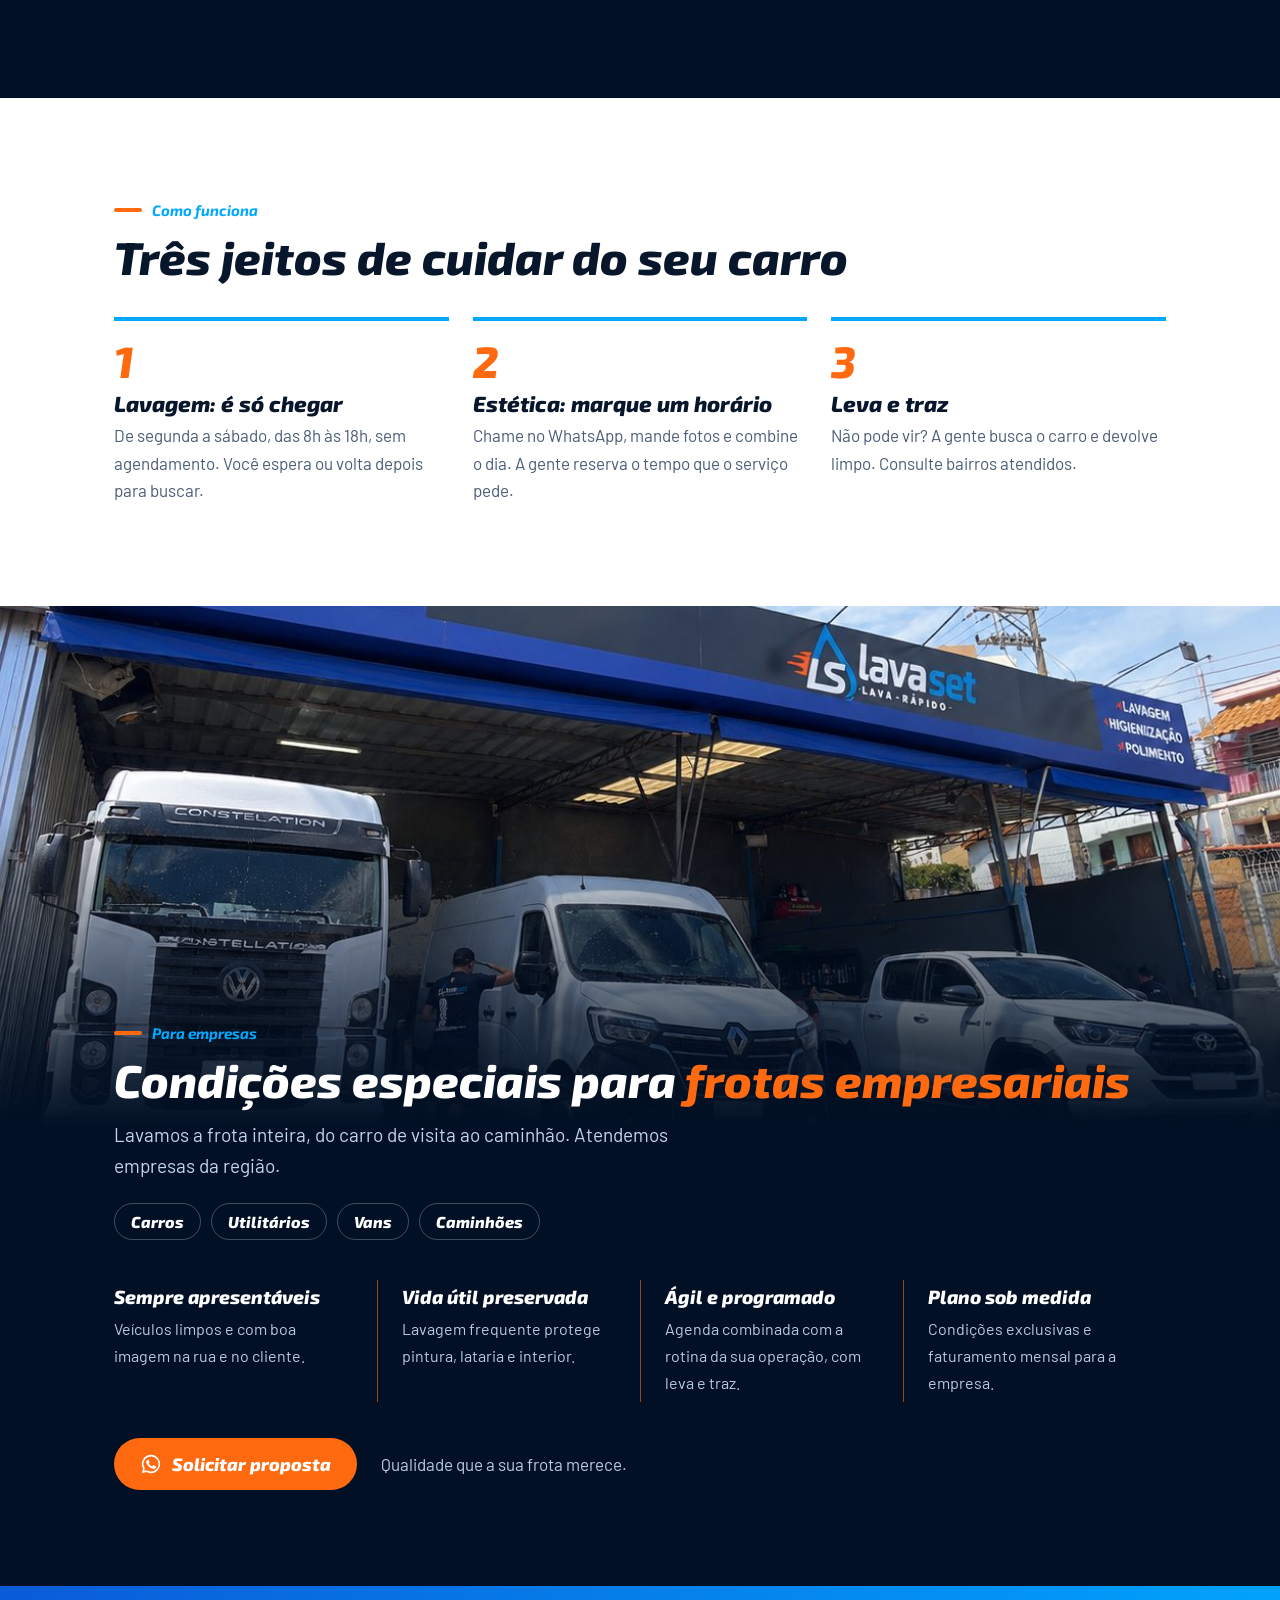
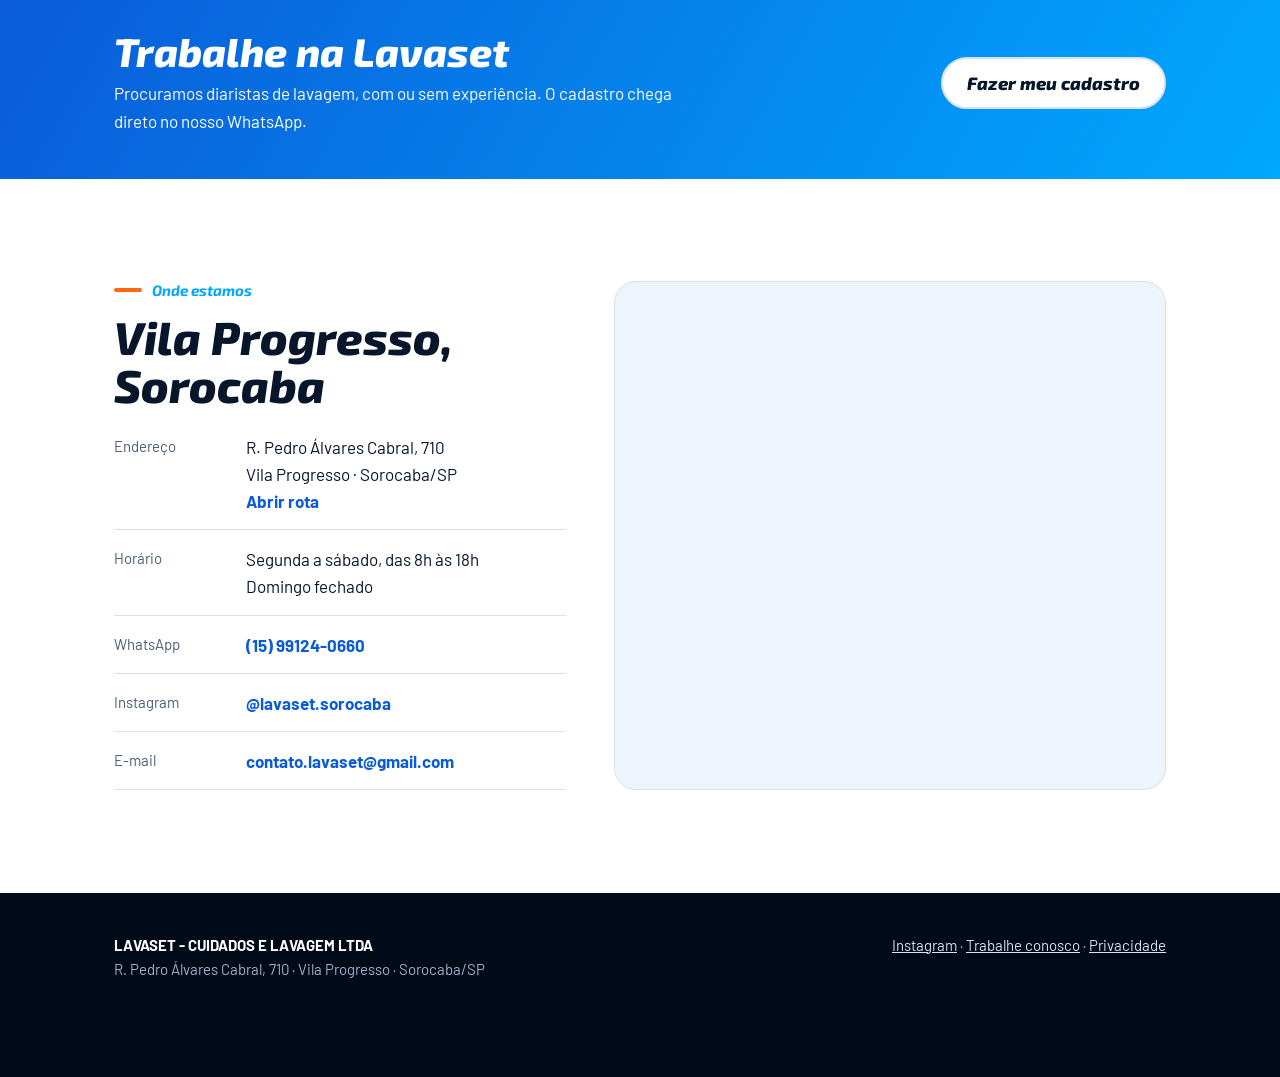
==== commit 0cc97999: "Frotas: atendemos empresas da região Co-Authored-By: Claude Opus 5.5 <noreply@anthropic.com> Claude-" ====
--- a/index.html
+++ b/index.html
@@ -240,7 +240,7 @@
   <div class="wrap">
     <p class="kick">Para empresas</p>
     <h2>Condições especiais para <span>frotas empresariais</span></h2>
-    <p class="lead">Lavamos a frota inteira, do carro de visita ao caminhão. Atendemos empresas de Sorocaba e Votorantim.</p>
+    <p class="lead">Lavamos a frota inteira, do carro de visita ao caminhão. Atendemos empresas da região.</p>
     <ul class="types"><li>Carros</li><li>Utilitários</li><li>Vans</li><li>Caminhões</li></ul>
     <ul class="perks">
       <li><b>Sempre apresentáveis</b><span>Veículos limpos e com boa imagem na rua e no cliente.</span></li>
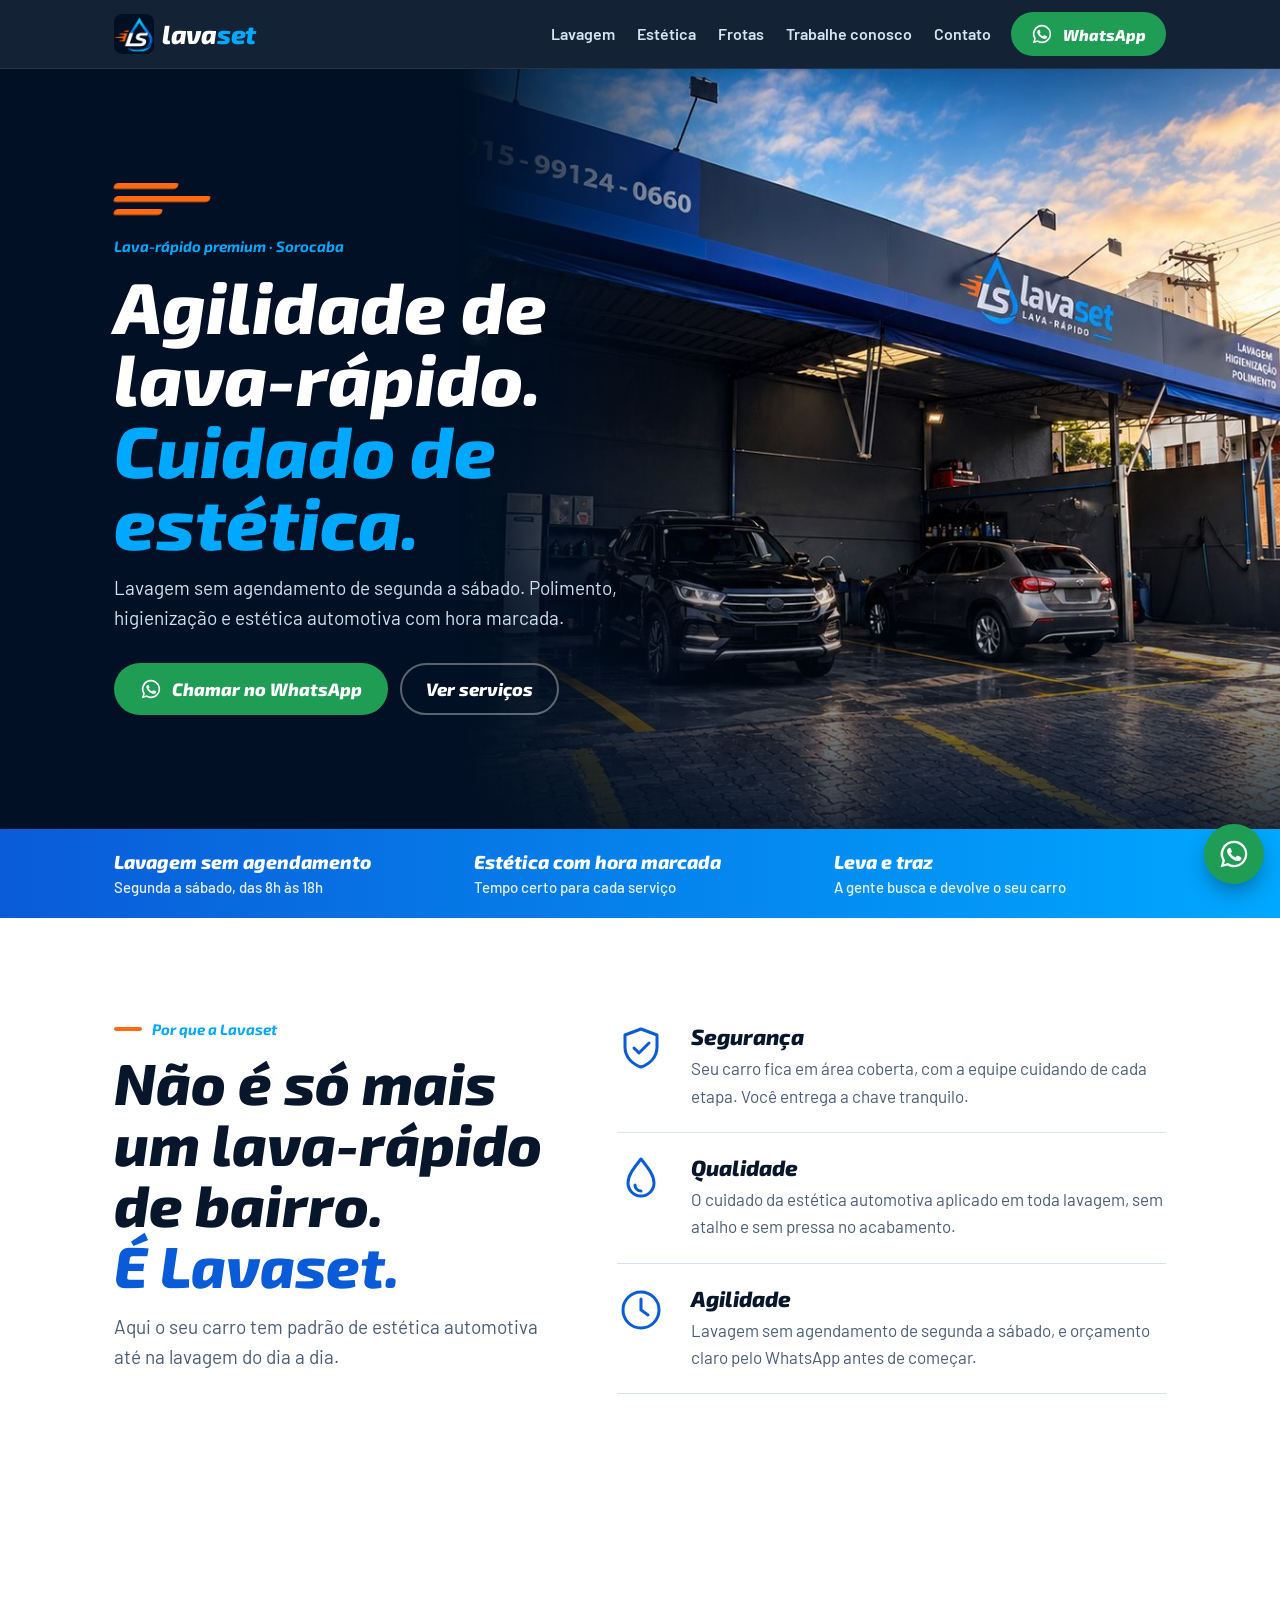
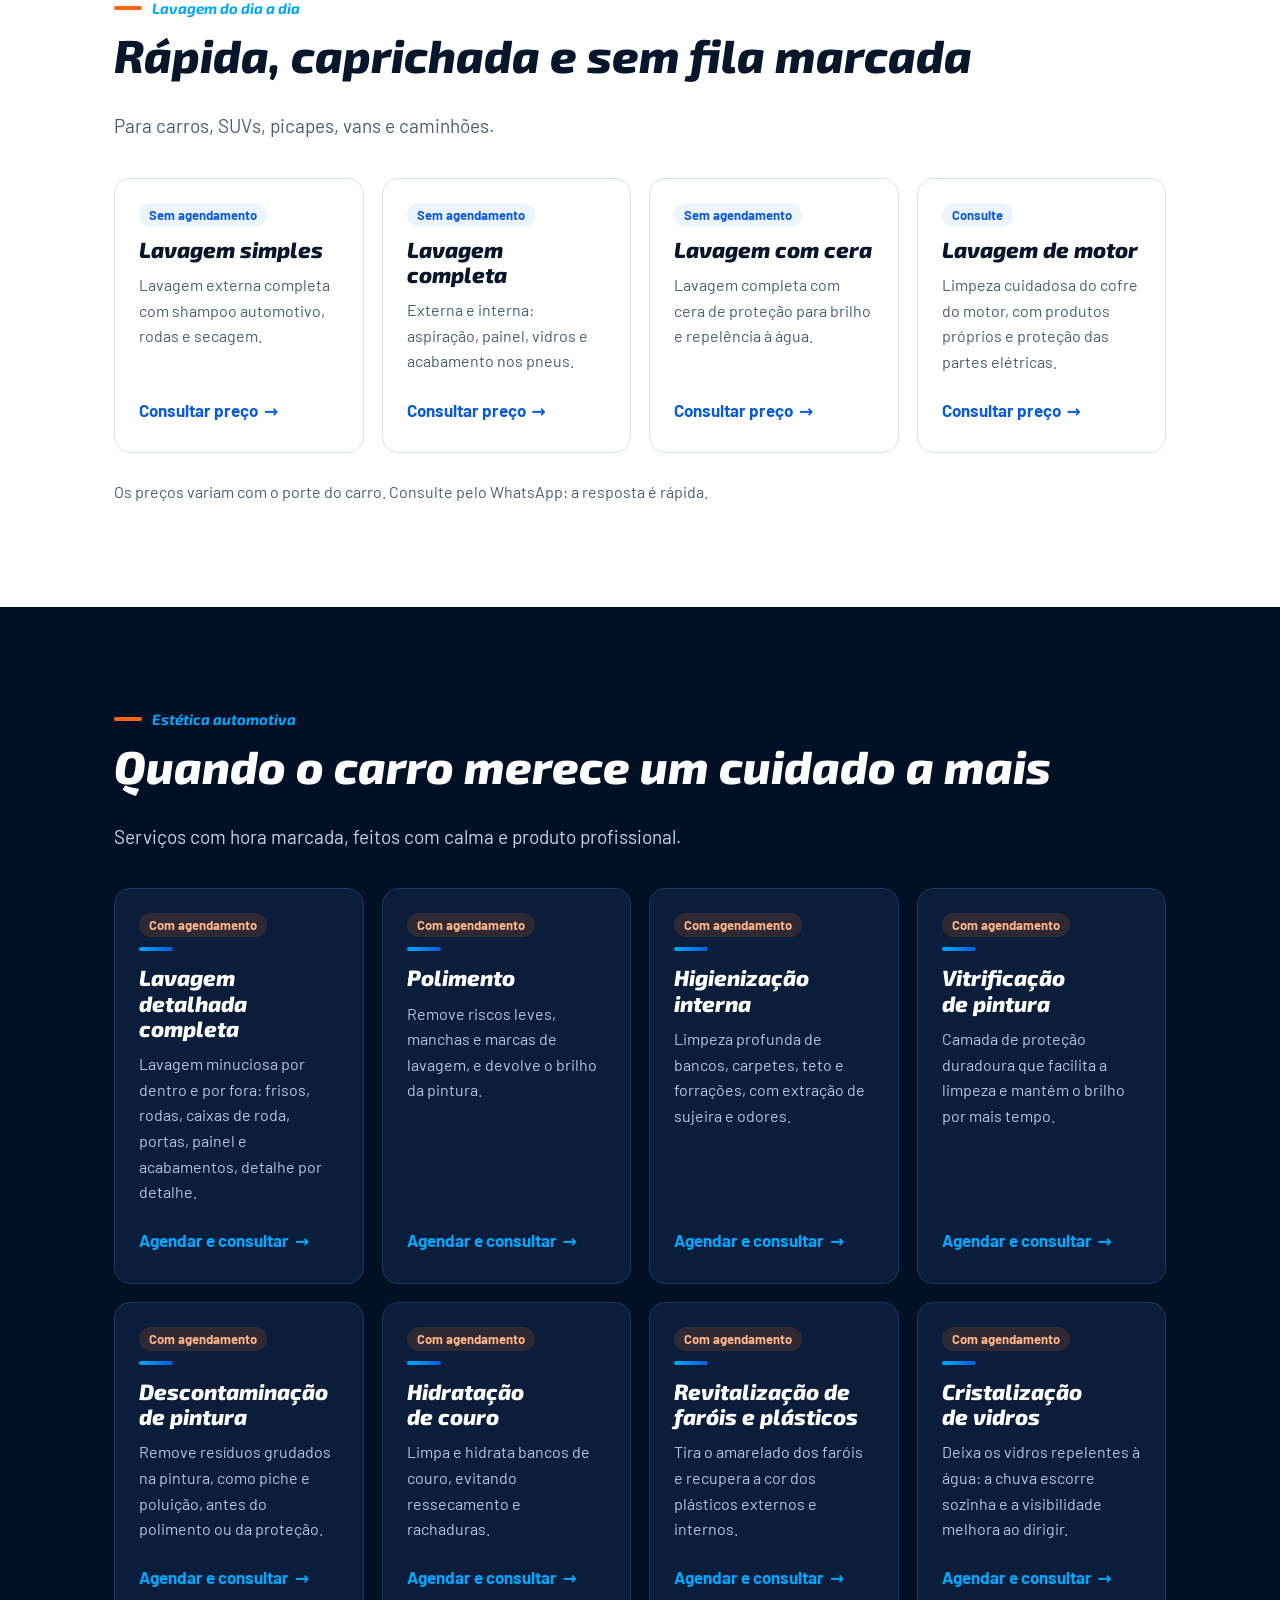
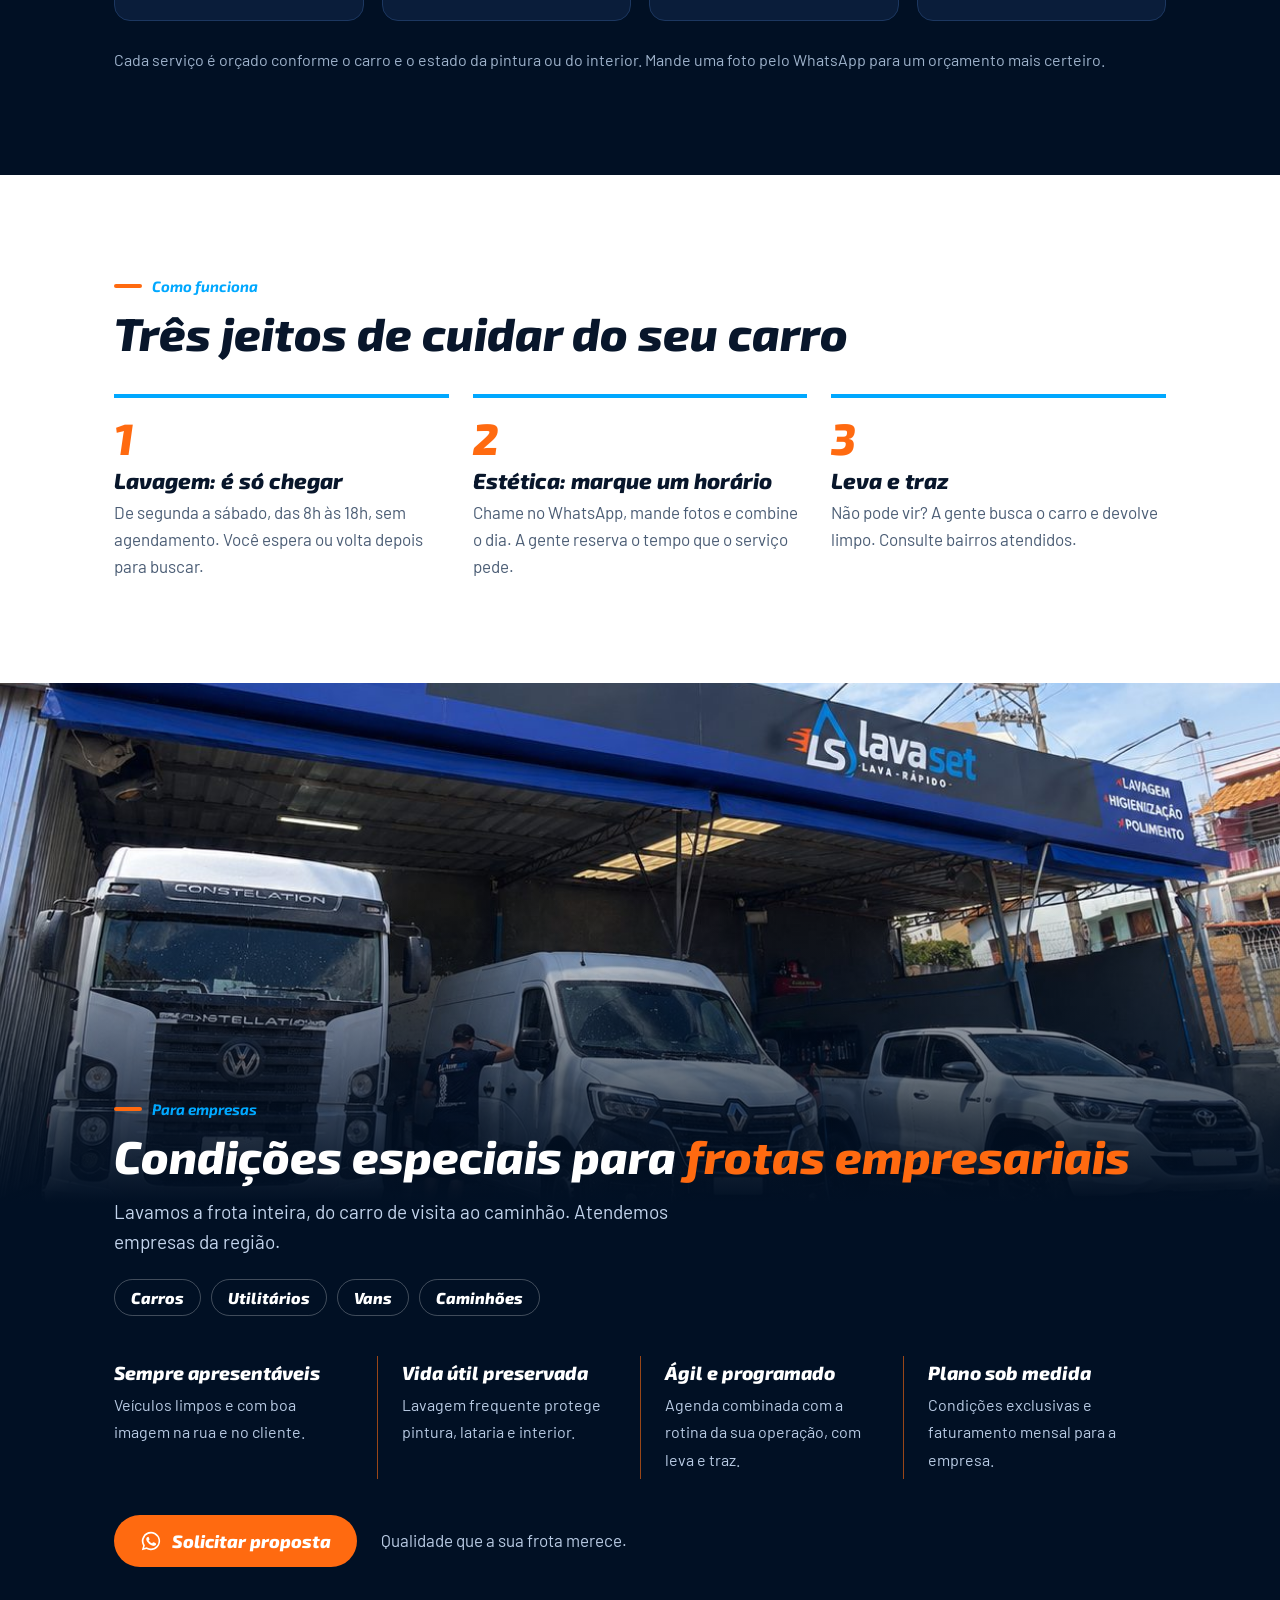
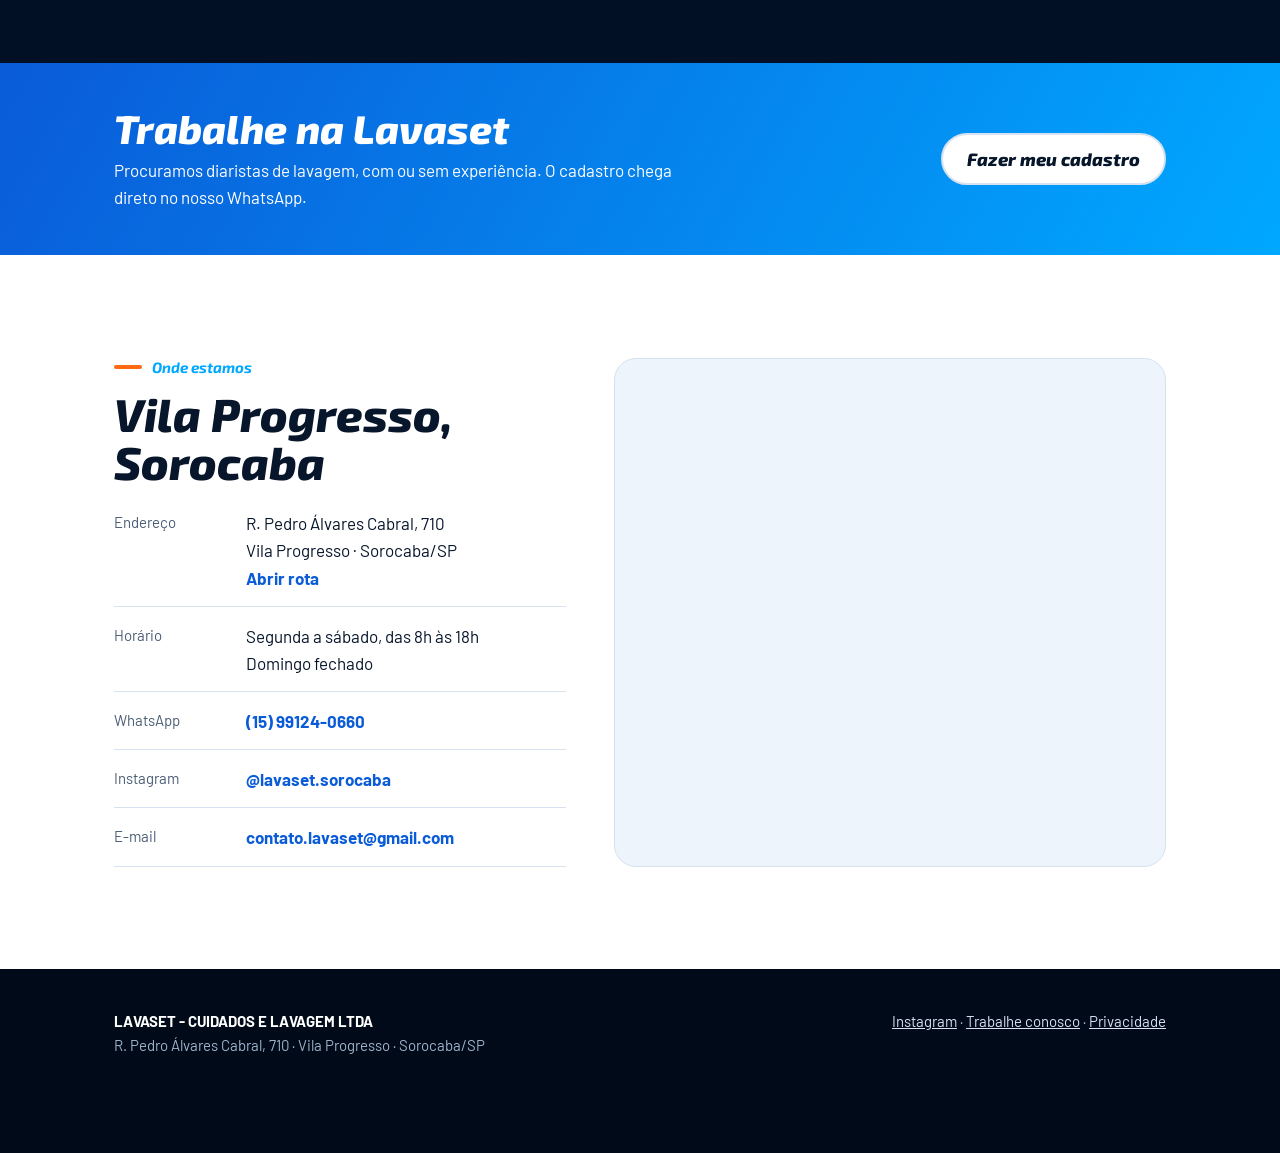
==== commit 2eb2426e: "Estética: lavagem detalhada completa e cristalização de vidros Co-Authored-By: Claude Opus 5.5 <nore" ====
--- a/index.html
+++ b/index.html
@@ -212,12 +212,14 @@
       <p class="lead">Serviços com hora marcada, feitos com calma e produto profissional.</p>
     </div>
     <div class="grid">
+      <article class="card"><span class="pill">Com agendamento</span><h3>Lavagem detalhada completa</h3><p>Lavagem minuciosa por dentro e por fora: frisos, rodas, caixas de roda, portas, painel e acabamentos, detalhe por detalhe.</p><a class="wa" href="https://wa.me/5515991240660" data-msg="Olá, Lavaset! Quero agendar e saber o preço da lavagem detalhada completa.">Agendar e consultar</a></article>
       <article class="card"><span class="pill">Com agendamento</span><h3>Polimento</h3><p>Remove riscos leves, manchas e marcas de lavagem, e devolve o brilho da pintura.</p><a class="wa" href="https://wa.me/5515991240660" data-msg="Olá, Lavaset! Quero agendar e saber o preço do polimento.">Agendar e consultar</a></article>
       <article class="card"><span class="pill">Com agendamento</span><h3>Higienização interna</h3><p>Limpeza profunda de bancos, carpetes, teto e forrações, com extração de sujeira e odores.</p><a class="wa" href="https://wa.me/5515991240660" data-msg="Olá, Lavaset! Quero agendar e saber o preço da higienização interna.">Agendar e consultar</a></article>
       <article class="card"><span class="pill">Com agendamento</span><h3>Vitrificação de pintura</h3><p>Camada de proteção duradoura que facilita a limpeza e mantém o brilho por mais tempo.</p><a class="wa" href="https://wa.me/5515991240660" data-msg="Olá, Lavaset! Quero saber o preço da vitrificação de pintura.">Agendar e consultar</a></article>
       <article class="card"><span class="pill">Com agendamento</span><h3>Descontaminação de pintura</h3><p>Remove resíduos grudados na pintura, como piche e poluição, antes do polimento ou da proteção.</p><a class="wa" href="https://wa.me/5515991240660" data-msg="Olá, Lavaset! Quero saber o preço da descontaminação de pintura.">Agendar e consultar</a></article>
       <article class="card"><span class="pill">Com agendamento</span><h3>Hidratação de couro</h3><p>Limpa e hidrata bancos de couro, evitando ressecamento e rachaduras.</p><a class="wa" href="https://wa.me/5515991240660" data-msg="Olá, Lavaset! Quero saber o preço da hidratação de couro.">Agendar e consultar</a></article>
       <article class="card"><span class="pill">Com agendamento</span><h3>Revitalização de faróis e plásticos</h3><p>Tira o amarelado dos faróis e recupera a cor dos plásticos externos e internos.</p><a class="wa" href="https://wa.me/5515991240660" data-msg="Olá, Lavaset! Quero saber o preço da revitalização de faróis e plásticos.">Agendar e consultar</a></article>
+      <article class="card"><span class="pill">Com agendamento</span><h3>Cristalização de vidros</h3><p>Deixa os vidros repelentes à água: a chuva escorre sozinha e a visibilidade melhora ao dirigir.</p><a class="wa" href="https://wa.me/5515991240660" data-msg="Olá, Lavaset! Quero saber o preço da cristalização de vidros.">Agendar e consultar</a></article>
     </div>
     <p class="note">Cada serviço é orçado conforme o carro e o estado da pintura ou do interior. Mande uma foto pelo WhatsApp para um orçamento mais certeiro.</p>
   </div>
